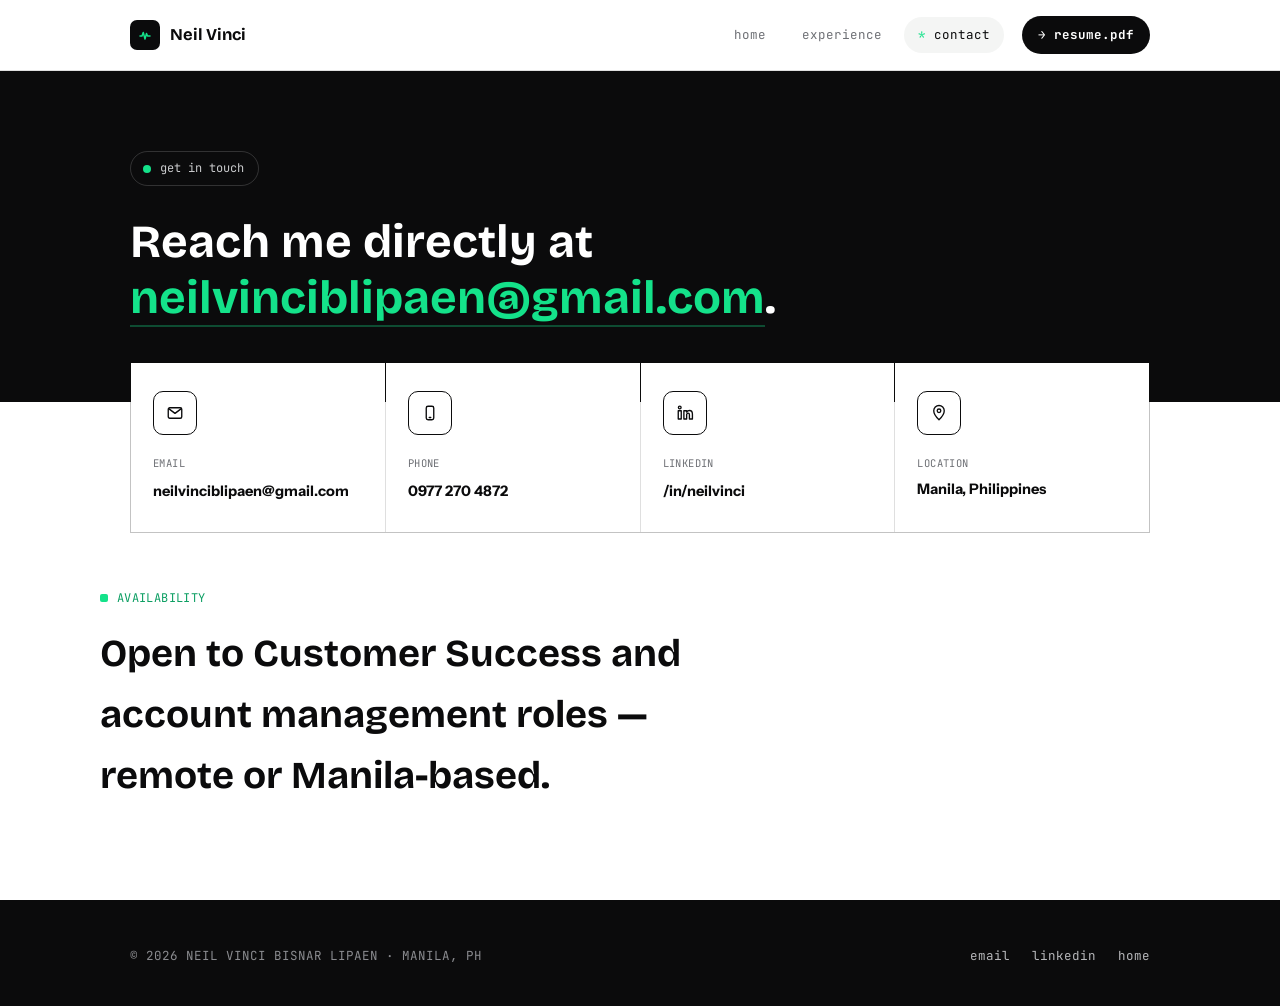
==== contact.html @ d5209e20 "Add files via upload" ====
<!DOCTYPE html>
<html lang="en">
<head>
<meta charset="UTF-8">
<title>Contact — Neil Vinci Lipaen</title>
<meta name="viewport" content="width=device-width, initial-scale=1">
<link rel="icon" href="assets/img/favicon.svg" type="image/svg+xml">
<link rel="stylesheet" href="assets/style.css">
</head>
<body>

<header class="site-header">
  <div class="nav-row wrap">
    <a class="brand" href="index.html">
      <span class="brand-mark">
        <svg width="16" height="16" viewBox="0 0 32 32"><path d="M6 18h4l2.5-7L16 24l3-11 2 5h5" fill="none" stroke="#14E28A" stroke-width="3" stroke-linecap="round" stroke-linejoin="round"/></svg>
      </span>
      <span class="brand-word">Neil Vinci</span>
    </a>
    <button class="menu-toggle" aria-label="Toggle menu" aria-expanded="false" id="menuToggle">
      <svg width="16" height="16" viewBox="0 0 24 24" fill="none" stroke="currentColor" stroke-width="2"><path d="M3 6h18M3 12h18M3 18h18"/></svg>
    </button>
    <nav class="links" id="navLinks">
      <a href="index.html" class="nav-link">home</a>
      <a href="experience.html" class="nav-link">experience</a>
      <a href="contact.html" class="nav-link active">contact</a>
      <a href="assets/Neil_Vinci_Lipaen_Resume.pdf" class="nav-cta" target="_blank" rel="noopener">→ resume.pdf</a>
    </nav>
  </div>
</header>

<main>
  <section class="contact-hero">
    <div class="wrap">
      <div class="status-chip"><span class="dot"></span> get in touch</div>
      <div class="contact-big">Reach me directly at <a href="mailto:neilvinciblipaen@gmail.com">neilvinciblipaen@gmail.com</a>.</div>
    </div>
  </section>

  <section class="wrap contact-list">
    <div class="contact-grid-cards">
      <div class="contact-card">
        <div class="icon-badge">
          <svg width="18" height="18" viewBox="0 0 24 24" fill="none" stroke="#0B0B0C" stroke-width="1.8" stroke-linecap="round" stroke-linejoin="round"><rect x="3" y="5" width="18" height="14" rx="2"/><path d="m4 6.5 8 6 8-6"/></svg>
        </div>
        <div class="label">email</div>
        <a class="value" href="mailto:neilvinciblipaen@gmail.com">neilvinciblipaen@gmail.com</a>
      </div>
      <div class="contact-card">
        <div class="icon-badge">
          <svg width="18" height="18" viewBox="0 0 24 24" fill="none" stroke="#0B0B0C" stroke-width="1.8" stroke-linecap="round" stroke-linejoin="round"><rect x="7" y="3" width="10" height="18" rx="2.4"/><path d="M11 18h2"/></svg>
        </div>
        <div class="label">phone</div>
        <a class="value" href="tel:+639772704872">0977 270 4872</a>
      </div>
      <div class="contact-card">
        <div class="icon-badge">
          <svg width="18" height="18" viewBox="0 0 24 24" fill="none" stroke="#0B0B0C" stroke-width="1.8" stroke-linecap="round" stroke-linejoin="round"><rect x="3" y="9" width="4" height="11"/><circle cx="5" cy="4.6" r="1.8"/><path d="M10.5 20V9h3.6v1.8c.7-1.1 1.9-2.1 3.9-2.1 3 0 3.9 1.9 3.9 4.9V20h-4v-5.6c0-1.3-.5-2.2-1.7-2.2-1 0-1.6.7-1.9 1.4-.1.3-.1.6-.1 1V20h-3.7Z"/></svg>
        </div>
        <div class="label">linkedin</div>
        <a class="value" href="https://linkedin.com/in/neilvinci" target="_blank" rel="noopener">/in/neilvinci</a>
      </div>
      <div class="contact-card">
        <div class="icon-badge">
          <svg width="18" height="18" viewBox="0 0 24 24" fill="none" stroke="#0B0B0C" stroke-width="1.8" stroke-linecap="round" stroke-linejoin="round"><path d="M12 21s7-6.6 7-12a7 7 0 0 0-14 0c0 5.4 7 12 7 12Z"/><circle cx="12" cy="9" r="2.4"/></svg>
        </div>
        <div class="label">location</div>
        <div class="value">Manila, Philippines</div>
      </div>
    </div>
  </section>

  <section class="section wrap" style="padding-top:56px;">
    <div class="section-eyebrow">availability</div>
    <h2 class="section-title">Open to Customer Success and account management roles — remote or Manila-based.</h2>
  </section>
</main>

<footer class="site-footer">
  <div class="wrap footer-row">
    <div class="footer-brand">© 2026 NEIL VINCI BISNAR LIPAEN · MANILA, PH</div>
    <div class="footer-links">
      <a href="mailto:neilvinciblipaen@gmail.com">email</a>
      <a href="https://linkedin.com/in/neilvinci" target="_blank" rel="noopener">linkedin</a>
      <a href="index.html">home</a>
    </div>
  </div>
</footer>

<script>
  const toggle = document.getElementById('menuToggle');
  const nav = document.getElementById('navLinks');
  toggle.addEventListener('click', () => {
    const open = nav.classList.toggle('open');
    toggle.setAttribute('aria-expanded', open);
  });
</script>
</body>
</html>
---- assets/style.css ----
/* ====== Fonts ====== */
@font-face{ font-family:'Bricolage'; src:url('fonts/BricolageGrotesque-Regular.ttf'); font-weight:400; }
@font-face{ font-family:'Bricolage'; src:url('fonts/BricolageGrotesque-Bold.ttf'); font-weight:700; }
@font-face{ font-family:'JetBrains Mono'; src:url('fonts/JetBrainsMono-Regular.ttf'); font-weight:400; }
@font-face{ font-family:'JetBrains Mono'; src:url('fonts/JetBrainsMono-Bold.ttf'); font-weight:700; }
@font-face{ font-family:'Instrument Sans'; src:url('fonts/InstrumentSans-Regular.ttf'); font-weight:400; }
@font-face{ font-family:'Instrument Sans'; src:url('fonts/InstrumentSans-Bold.ttf'); font-weight:700; }

/* ====== Tokens ====== */
:root{
  --ink:#0B0B0C;
  --ink-soft:#1B1C1F;
  --paper:#FFFFFF;
  --paper-dim:#F4F5F4;
  --green:#14E28A;
  --green-dim:#0B9E62;
  --gray:#6E7075;
  --line:rgba(11,11,12,0.13);
  --line-invert:rgba(255,255,255,0.16);
  --max:1080px;
}

*{ box-sizing:border-box; }
html{ scroll-behavior:smooth; }
body{
  margin:0; background:var(--paper); color:var(--ink);
  font-family:'Instrument Sans', -apple-system, sans-serif;
  line-height:1.6; -webkit-font-smoothing:antialiased;
}
a{ color:inherit; text-decoration:none; }
img{ max-width:100%; display:block; }
.mono{ font-family:'JetBrains Mono', monospace; }
:focus-visible{ outline:2px solid var(--green); outline-offset:3px; border-radius:2px; }
@media (prefers-reduced-motion: reduce){ *{ animation-duration:.001ms !important; transition-duration:.001ms !important; } }

.wrap{ max-width:var(--max); margin:0 auto; padding:0 30px; }

/* ====== Status dot ====== */
.dot{
  width:8px; height:8px; border-radius:50%; background:var(--green); flex-shrink:0;
  box-shadow:0 0 0 0 rgba(20,226,138,0.55); animation:pulse 2.2s infinite;
}
@keyframes pulse{
  0%{ box-shadow:0 0 0 0 rgba(20,226,138,0.55); }
  70%{ box-shadow:0 0 0 7px rgba(20,226,138,0); }
  100%{ box-shadow:0 0 0 0 rgba(20,226,138,0); }
}

/* ====== Nav ====== */
header.site-header{
  position:sticky; top:0; z-index:30; background:rgba(255,255,255,0.92); backdrop-filter:blur(8px);
  border-bottom:1px solid var(--line);
}
.nav-row{ display:flex; align-items:center; justify-content:space-between; padding:16px 30px; }
.brand{ display:flex; align-items:center; gap:10px; }
.brand-mark{ width:30px; height:30px; border-radius:7px; background:var(--ink); display:flex; align-items:center; justify-content:center; }
.brand-word{ font-family:'Bricolage', sans-serif; font-weight:700; font-size:16.5px; letter-spacing:-0.01em; }
nav.links{ display:flex; gap:8px; align-items:center; }
nav.links a.nav-link{
  font-family:'JetBrains Mono', monospace; font-size:12.5px; font-weight:400;
  color:var(--gray); padding:8px 14px; border-radius:100px; transition:color .15s, background .15s;
}
nav.links a.nav-link:hover{ color:var(--ink); background:var(--paper-dim); }
nav.links a.nav-link.active{ color:var(--ink); background:var(--paper-dim); }
nav.links a.nav-link.active::before{ content:'* '; color:var(--green); }
.nav-cta{
  font-family:'JetBrains Mono', monospace; font-size:12.5px; font-weight:700;
  background:var(--ink); color:#fff !important; padding:9px 16px; border-radius:100px;
  display:inline-flex; align-items:center; gap:8px; transition:background .15s, transform .15s;
  margin-left:10px;
}
.nav-cta:hover{ background:var(--green-dim); transform:translateY(-1px); }
.menu-toggle{ display:none; }

/* ====== Buttons ====== */
.btn{
  display:inline-flex; align-items:center; gap:9px; padding:13px 24px; border-radius:100px;
  font-family:'JetBrains Mono', monospace; font-weight:700; font-size:13px;
  transition:transform .15s ease, background .15s ease, color .15s ease, border-color .15s ease;
}
.btn-primary{ background:var(--green); color:var(--ink); }
.btn-primary:hover{ background:#0FFF9C; transform:translateY(-1px); }
.btn-outline-invert{ border:1.4px solid var(--line-invert); color:#fff; }
.btn-outline-invert:hover{ border-color:var(--green); color:var(--green); }
.btn-outline{ border:1.4px solid var(--line); color:var(--ink); }
.btn-outline:hover{ border-color:var(--ink); }

/* ====== Hero (black band) ====== */
.hero-black{ background:var(--ink); color:#fff; padding:90px 0 76px; overflow:hidden; position:relative; }
.status-chip{
  display:inline-flex; align-items:center; gap:9px; font-family:'JetBrains Mono', monospace;
  font-size:12px; color:#C9CACC; border:1px solid var(--line-invert); padding:7px 14px 7px 12px;
  border-radius:100px; margin-bottom:28px;
}
h1.hero-name{
  font-family:'Bricolage', sans-serif; font-weight:700; font-size:clamp(56px,10vw,124px);
  line-height:0.96; letter-spacing:-0.02em; margin:0 0 18px; max-width:960px;
}
h1.hero-name .accent{ color:var(--green); }
.hero-role{
  font-family:'JetBrains Mono', monospace; font-size:13px; color:#fff; font-weight:700;
  letter-spacing:0.03em; margin-bottom:18px; text-transform:uppercase;
}
.hero-role-dim{ color:#9A9BA0; font-weight:400; text-transform:none; }
.hero-tagline{
  font-family:'Bricolage', sans-serif; font-weight:700; font-size:clamp(20px,2.4vw,27px);
  color:#fff; margin:0 0 20px; max-width:600px;
}
.hero-tagline .accent{ color:var(--green); }
.hero-desc{ max-width:560px; color:#C9CACC; font-size:15.5px; margin-bottom:36px; }
.hero-actions{ display:flex; gap:14px; flex-wrap:wrap; }

/* ====== Stat band ====== */
.stat-band{ border-bottom:1px solid var(--line); }
.stat-grid{ display:grid; grid-template-columns:repeat(4,1fr); }
.stat{ padding:34px 26px; border-left:1px solid var(--line); }
.stat:first-child{ border-left:none; }
.stat-num{ font-family:'Bricolage', sans-serif; font-weight:700; font-size:36px; }
.stat-num .accent{ color:var(--green); }
.stat-label{ font-family:'JetBrains Mono', monospace; font-size:11px; color:var(--gray); margin-top:10px; text-transform:uppercase; letter-spacing:0.03em; line-height:1.5; }

/* ====== Sections ====== */
.section{ padding:80px 0; }
.section-eyebrow{
  font-family:'JetBrains Mono', monospace; font-size:12px; color:var(--green-dim);
  display:flex; align-items:center; gap:9px; margin-bottom:16px; text-transform:uppercase; letter-spacing:0.03em;
}
.section-eyebrow::before{ content:''; width:8px; height:8px; border-radius:2px; background:var(--green); display:inline-block; }
h2.section-title{ font-family:'Bricolage', sans-serif; font-weight:700; font-size:clamp(28px,4vw,38px); margin:0 0 14px; max-width:600px; }
.section-desc{ color:var(--gray); font-size:15px; max-width:520px; }

/* Pillars w/ custom icons */
.pillars{ display:grid; grid-template-columns:repeat(3,1fr); gap:1px; background:var(--line); border:1px solid var(--line); margin-top:44px; }
.pillar{ background:var(--paper); padding:32px 28px; transition:background .18s; }
.pillar:hover{ background:var(--paper-dim); }
.pillar:hover .icon-badge{ background:var(--ink); }
.pillar:hover .icon-badge svg{ stroke:var(--green); }
.icon-badge{
  width:44px; height:44px; border-radius:10px; border:1.4px solid var(--ink);
  display:flex; align-items:center; justify-content:center; margin-bottom:20px; transition:background .18s;
}
.icon-badge svg{ stroke:var(--ink); transition:stroke .18s; }
.pillar h3{ font-family:'Bricolage', sans-serif; font-size:16.5px; margin:0 0 8px; }
.pillar p{ font-size:13.5px; color:var(--gray); margin:0 0 16px; }
.pillar .tag-row{ display:flex; flex-wrap:wrap; gap:6px; }
.pillar .pill{ font-family:'JetBrains Mono', monospace; font-size:10.5px; border:1px solid var(--line); padding:4px 9px; border-radius:100px; color:var(--ink); }

/* ====== Footer ====== */
footer.site-footer{ background:var(--ink); color:#B7B8BB; padding:46px 0 40px; margin-top:0; }
.footer-row{ display:flex; justify-content:space-between; align-items:center; flex-wrap:wrap; gap:16px; }
.footer-brand{ font-family:'JetBrains Mono', monospace; font-size:12.5px; color:#8B8C90; }
.footer-links{ display:flex; gap:22px; font-family:'JetBrains Mono', monospace; font-size:12.5px; }
.footer-links a:hover{ color:var(--green); }

/* ====== Page header (inner pages) ====== */
.page-hero{ background:var(--ink); color:#fff; padding:64px 0 48px; }
.page-hero h1{ font-family:'Bricolage', sans-serif; font-weight:700; font-size:clamp(36px,5vw,50px); margin:0 0 12px; }
.page-hero p{ color:#C9CACC; font-size:15px; max-width:520px; font-family:'JetBrains Mono', monospace; font-size:13px; }

/* ====== Experience: tab switcher ====== */
.tab-row{ display:flex; gap:10px; margin-bottom:40px; flex-wrap:wrap; }
.tab-btn{
  font-family:'JetBrains Mono', monospace; font-size:12.5px; font-weight:700;
  padding:11px 18px; border-radius:100px; border:1.4px solid var(--line); color:var(--gray);
  display:flex; align-items:center; gap:9px; cursor:pointer; background:none; transition:all .15s;
}
.tab-btn img{ width:16px; height:16px; border-radius:4px; }
.tab-btn.active{ border-color:var(--ink); color:var(--ink); background:var(--paper-dim); }
.tab-btn.active .tab-dot{ background:var(--green); }
.tab-dot{ width:6px; height:6px; border-radius:50%; background:var(--line); transition:background .15s; }

.job-panel{ display:none; }
.job-panel.active{ display:block; animation:fadein .25s ease; }
@keyframes fadein{ from{ opacity:0; transform:translateY(4px); } to{ opacity:1; transform:translateY(0); } }

.job-card{ display:grid; grid-template-columns:60px 1fr; gap:22px; }
.job-logo{ width:56px; height:56px; border-radius:12px; overflow:hidden; border:1px solid var(--line); }
.job-logo img{ width:100%; height:100%; object-fit:cover; }
.job-head{ display:flex; justify-content:space-between; align-items:baseline; flex-wrap:wrap; gap:6px 16px; margin-bottom:4px; }
.job-role{ font-family:'Bricolage', sans-serif; font-size:21px; font-weight:700; }
.job-period{ font-family:'JetBrains Mono', monospace; font-size:12px; color:var(--gray); white-space:nowrap; }
.job-meta{ font-family:'JetBrains Mono', monospace; font-size:12.5px; color:var(--gray); margin-bottom:18px; }
.job-meta strong{ color:var(--green-dim); font-weight:700; }
.job-bullets{ list-style:none; padding:0; margin:0; display:flex; flex-direction:column; gap:12px; }
.job-bullets li{ display:flex; gap:12px; font-size:14.5px; color:rgba(11,11,12,0.82); line-height:1.6; }
.job-bullets li .mk{ font-family:'JetBrains Mono', monospace; color:var(--green-dim); flex-shrink:0; }

/* ====== Visual metric cards (replace prose bullets) ====== */
.job-summary{ font-size:16px; color:rgba(11,11,12,0.82); max-width:620px; margin:0 0 28px; }
.metric-grid{ display:grid; grid-template-columns:repeat(auto-fit,minmax(150px,1fr)); gap:1px; background:var(--line); border:1px solid var(--line); margin-bottom:28px; }
.metric-card{ background:var(--paper); padding:20px 20px 18px; }
.metric-icon{ margin-bottom:14px; }
.metric-num{ font-family:'Bricolage', sans-serif; font-weight:700; font-size:26px; line-height:1.05; color:var(--ink); }
.metric-num .accent{ color:var(--green-dim); }
.metric-label{ font-family:'JetBrains Mono', monospace; font-size:11px; color:var(--gray); margin-top:8px; line-height:1.45; text-transform:uppercase; letter-spacing:0.02em; }

.chip-grid{ display:flex; flex-wrap:wrap; gap:9px; }
.chip{
  display:inline-flex; align-items:center; gap:8px; font-size:12.5px; font-weight:600;
  border:1px solid var(--line); border-radius:100px; padding:8px 14px 8px 10px; transition:border-color .15s, background .15s;
}
.chip:hover{ border-color:var(--green-dim); background:var(--paper-dim); }
.chip svg{ flex-shrink:0; }

/* ====== Capability cards (scoped context per responsibility) ====== */
.capability-grid{ display:grid; grid-template-columns:repeat(2,1fr); gap:1px; background:var(--line); border:1px solid var(--line); margin-bottom:20px; }
.capability-card{ background:var(--paper); padding:24px 24px 22px; }
.capability-head{ display:flex; align-items:flex-start; gap:12px; margin-bottom:11px; }
.capability-icon{ width:36px; height:36px; border-radius:9px; border:1.4px solid var(--ink); display:flex; align-items:center; justify-content:center; flex-shrink:0; }
.capability-title-row{ flex:1; display:flex; align-items:baseline; justify-content:space-between; gap:10px; flex-wrap:wrap; }
.capability-title{ font-family:'Bricolage', sans-serif; font-weight:700; font-size:15.5px; }
.capability-stat{ font-family:'JetBrains Mono', monospace; font-size:11px; color:var(--green-dim); font-weight:700; white-space:nowrap; }
.capability-desc{ font-size:13.5px; color:rgba(11,11,12,0.75); line-height:1.6; margin:0 0 12px; }
.capability-partners{ display:flex; flex-wrap:wrap; gap:6px; align-items:center; }
.capability-partners .pl{ font-family:'JetBrains Mono', monospace; font-size:9.5px; text-transform:uppercase; letter-spacing:0.03em; color:var(--faint); margin-right:2px; }
.capability-partners span.pp{ font-family:'JetBrains Mono', monospace; font-size:10px; border:1px solid var(--line); padding:3px 8px; border-radius:100px; color:var(--gray); }

.km-card{ border:1px solid var(--line); background:var(--paper-dim); padding:22px 24px; margin-bottom:20px; }
.km-card-head{ display:flex; align-items:center; gap:10px; margin-bottom:14px; }
.km-card-title{ font-family:'Bricolage', sans-serif; font-weight:700; font-size:15.5px; }
.km-facts{ list-style:none; padding:0; margin:0; display:flex; flex-direction:column; gap:9px; }
.km-facts li{ display:flex; gap:9px; font-size:13.5px; color:rgba(11,11,12,0.8); line-height:1.5; }
.km-facts li svg{ flex-shrink:0; margin-top:2px; }

/* ====== Grid blocks ====== */
.grid-3{ display:grid; grid-template-columns:1.3fr 1fr 1fr; gap:1px; background:var(--line); border:1px solid var(--line); margin-top:70px; }
.block{ background:var(--paper); padding:30px 28px; }
.block h3.block-title{
  font-family:'JetBrains Mono', monospace; font-size:11px; font-weight:700; letter-spacing:0.04em; text-transform:uppercase;
  color:var(--gray); margin:0 0 20px; display:flex; align-items:center; gap:8px;
}
.block h3.block-title::before{ content:''; width:7px; height:7px; background:var(--green); border-radius:2px; }
.skill-group{ margin-bottom:18px; }
.skill-group:last-child{ margin-bottom:0; }
.skill-group h4{ font-family:'JetBrains Mono', monospace; font-size:11px; color:#9C9DA1; font-weight:400; margin:0 0 9px; }
.tags{ display:flex; flex-wrap:wrap; gap:7px; }
.tag{ font-family:'JetBrains Mono', monospace; font-size:11.5px; border:1px solid var(--line); padding:5px 10px; border-radius:100px; transition:border-color .15s, color .15s; }
.tag:hover{ border-color:var(--green-dim); color:var(--green-dim); }

.edu-degree{ font-family:'Bricolage', sans-serif; font-size:16px; font-weight:700; line-height:1.4; }
.edu-line{ font-family:'JetBrains Mono', monospace; font-size:12px; color:var(--gray); margin-top:6px; }

.cert-list{ list-style:none; padding:0; margin:0; display:flex; flex-direction:column; gap:14px; }
.cert-list li{ display:flex; gap:9px; font-size:13.5px; color:rgba(11,11,12,0.82); }
.cert-list li .mk{ color:var(--green-dim); font-family:'JetBrains Mono', monospace; flex-shrink:0; }

/* ====== Contact page ====== */
.contact-hero{ background:var(--ink); color:#fff; padding:80px 0 76px; }
.contact-big{ font-family:'Bricolage', sans-serif; font-weight:700; font-size:clamp(30px,4.6vw,46px); line-height:1.22; max-width:760px; }
.contact-big a{ color:var(--green); border-bottom:2px solid rgba(20,226,138,0.3); transition:border-color .15s; }
.contact-big a:hover{ border-color:var(--green); }

.contact-list{ margin-top:-40px; position:relative; z-index:2; }
.contact-grid-cards{ display:grid; grid-template-columns:repeat(4,1fr); gap:1px; background:var(--line); border:1px solid var(--line); }
.contact-card{ background:var(--paper); padding:28px 22px; transition:background .18s; }
.contact-card:hover{ background:var(--paper-dim); }
.contact-card:hover .icon-badge{ background:var(--ink); }
.contact-card:hover .icon-badge svg{ stroke:var(--green); }
.contact-card .label{ font-family:'JetBrains Mono', monospace; font-size:10.5px; text-transform:uppercase; letter-spacing:0.04em; color:var(--gray); margin-bottom:6px; }
.contact-card .value{ font-size:14.5px; font-weight:700; word-break:break-word; }
.contact-card a.value:hover{ color:var(--green-dim); }

/* ====== Responsive ====== */
@media (max-width:900px){
  .stat-grid{ grid-template-columns:repeat(2,1fr); }
  .stat:nth-child(odd){ border-left:none; }
  .stat:nth-child(3), .stat:nth-child(4){ border-top:1px solid var(--line); }
  .pillars{ grid-template-columns:1fr; }
  .grid-3{ grid-template-columns:1fr; }
  .capability-grid{ grid-template-columns:1fr; }
  .contact-grid-cards{ grid-template-columns:repeat(2,1fr); }
}
@media (max-width:640px){
  nav.links{ display:none; position:fixed; inset:60px 0 0 0; background:var(--paper); flex-direction:column;
    align-items:flex-start; padding:20px 30px; gap:2px; border-top:1px solid var(--line); z-index:40; }
  nav.links.open{ display:flex; }
  nav.links a.nav-link{ width:100%; padding:14px 4px; border-radius:0; border-bottom:1px solid var(--line); }
  .nav-cta{ margin-left:0; margin-top:14px; }
  .menu-toggle{ display:flex; align-items:center; justify-content:center; width:38px; height:38px; border:1px solid var(--line); border-radius:8px; background:none; }
  .job-card{ grid-template-columns:1fr; }
  .contact-grid-cards{ grid-template-columns:1fr; }
}
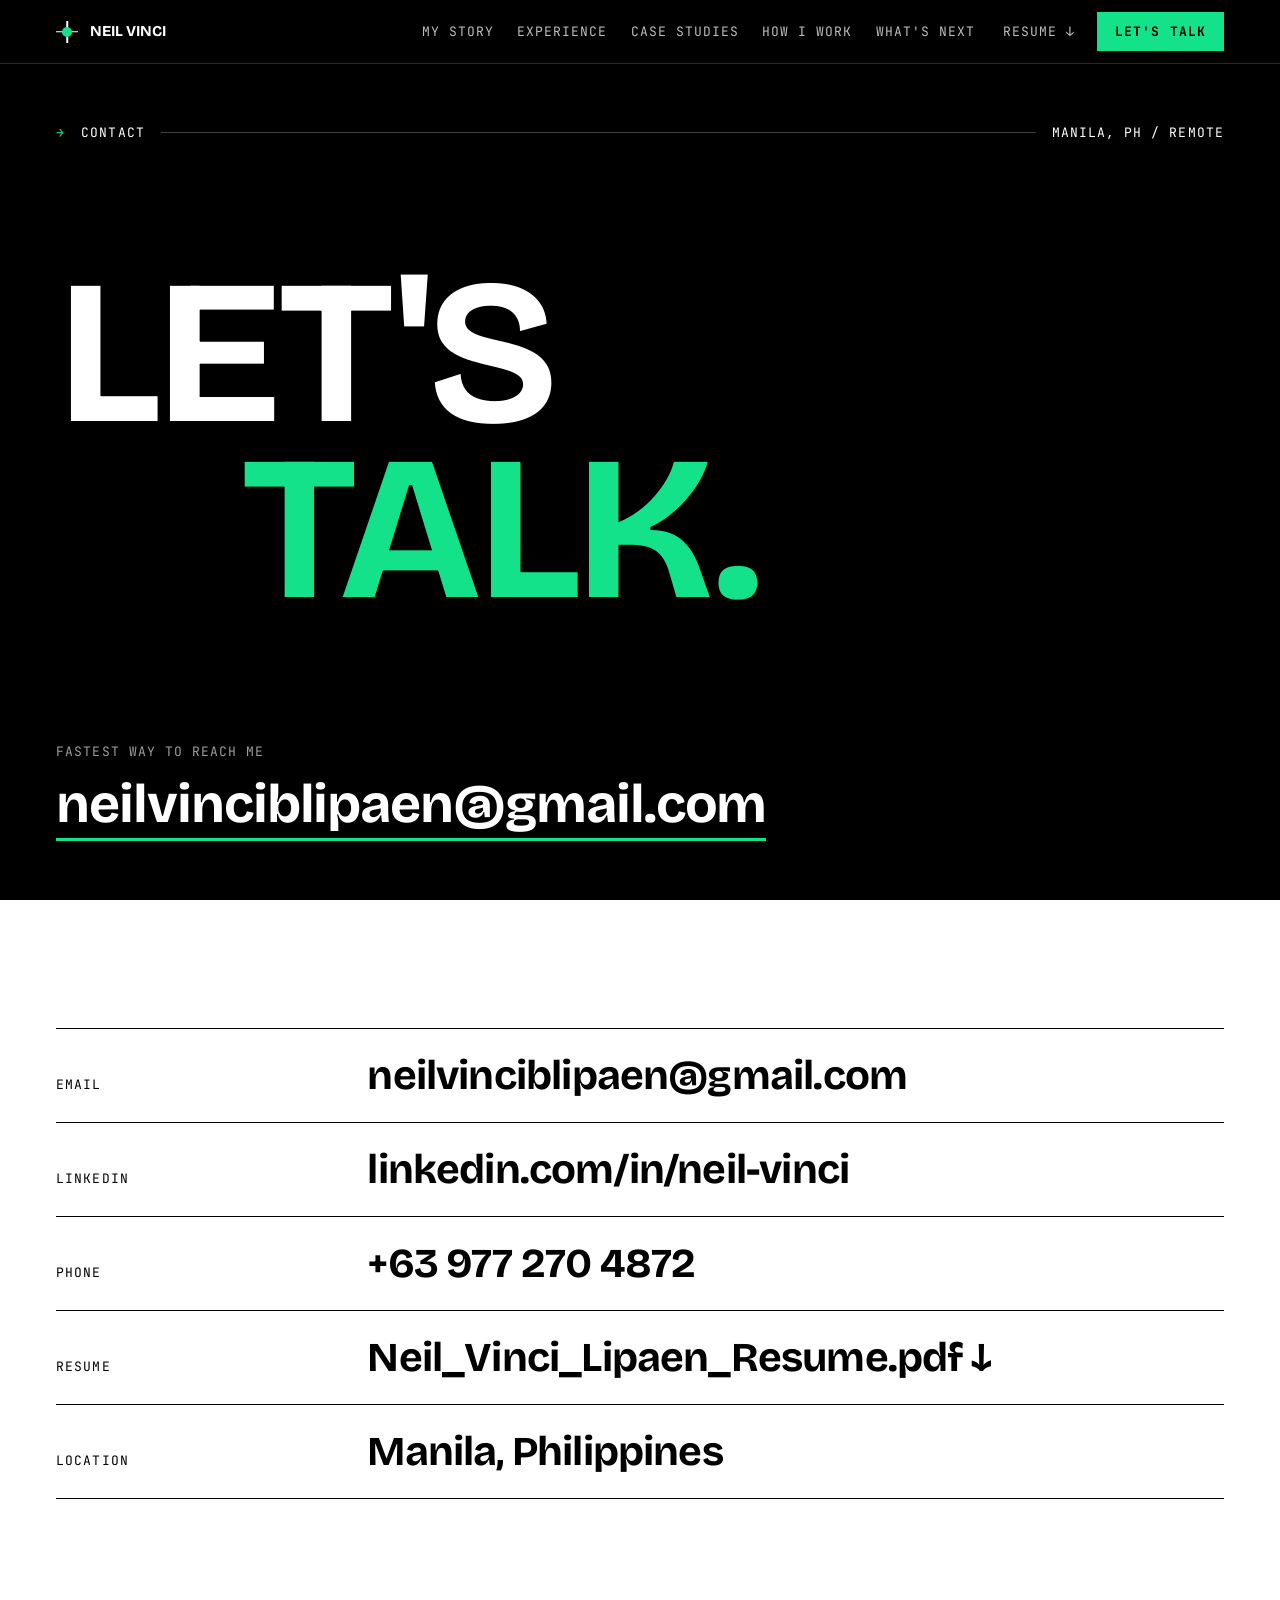
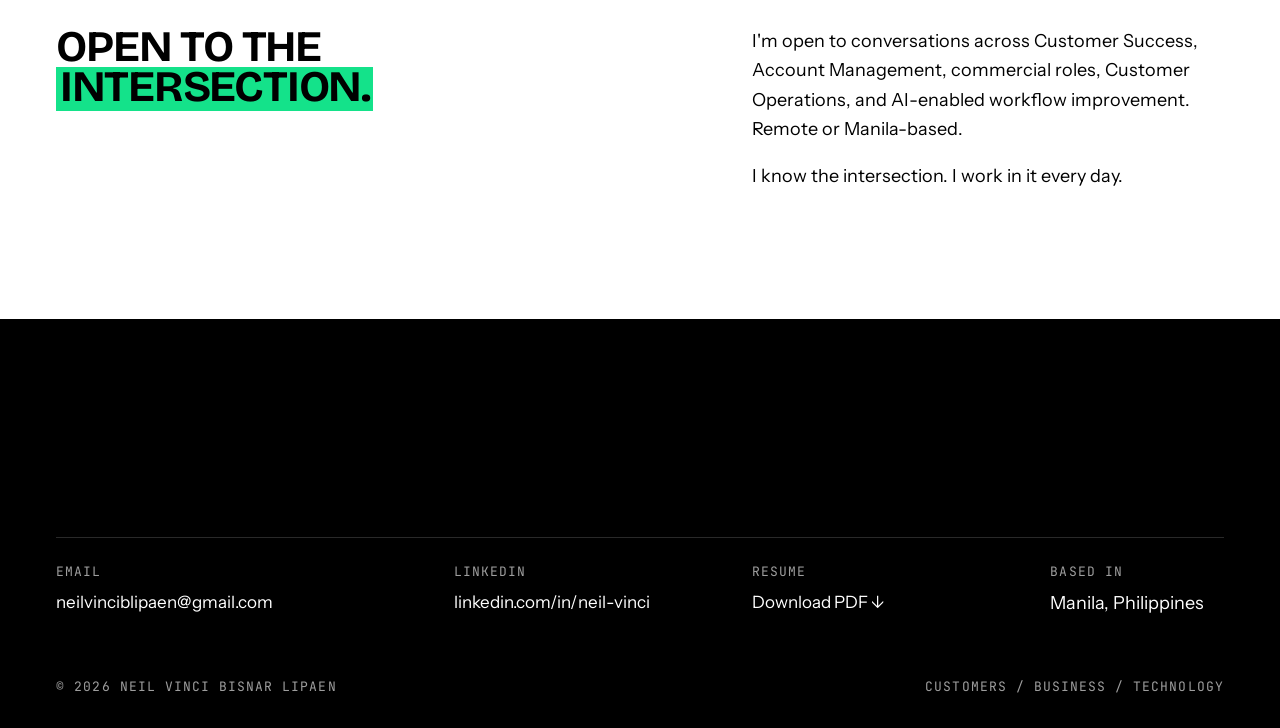
==== commit ffaa9171: "Add files via upload" ====
--- a/contact.html
+++ b/contact.html
@@ -2,98 +2,101 @@
 <html lang="en">
 <head>
 <meta charset="UTF-8">
-<title>Contact — Neil Vinci Lipaen</title>
 <meta name="viewport" content="width=device-width, initial-scale=1">
+<title>Let's talk — Neil Vinci Lipaen</title>
+<meta name="description" content="Get in touch with Neil Vinci Lipaen, a Manila-based B2B SaaS customer-facing professional. Email, LinkedIn, phone, and resume.">
+<link rel="canonical" href="https://neilvinci.com/contact.html">
+<meta name="theme-color" content="#000000">
+<meta property="og:type" content="website">
+<meta property="og:site_name" content="Neil Vinci Lipaen">
+<meta property="og:title" content="Let's talk — Neil Vinci Lipaen">
+<meta property="og:description" content="Get in touch with Neil Vinci Lipaen, a Manila-based B2B SaaS customer-facing professional. Email, LinkedIn, phone, and resume.">
+<meta property="og:url" content="https://neilvinci.com/contact.html">
+<meta property="og:image" content="https://neilvinci.com/assets/img/og.png">
+<meta property="og:image:width" content="1200">
+<meta property="og:image:height" content="630">
+<meta name="twitter:card" content="summary_large_image">
 <link rel="icon" href="assets/img/favicon.svg" type="image/svg+xml">
 <link rel="stylesheet" href="assets/style.css">
 </head>
 <body>
+<a class="skip" href="#main">Skip to content</a>
+<header class="nav">
+  <a class="nav__brand" href="index.html" aria-label="Neil Vinci Lipaen, home"><span class="nav__node" aria-hidden="true"><i></i></span><span>Neil Vinci</span></a>
+  <nav class="nav__links" aria-label="Primary">
+    <a href="index.html#story">My story</a>
+    <a href="experience.html">Experience</a>
+    <a href="index.html#cases">Case studies</a>
+    <a href="index.html#how">How I work</a>
+    <a href="index.html#next">What's next</a>
+  </nav>
+  <div class="nav__actions">
+    <a class="nav__resume" href="assets/Neil_Vinci_Lipaen_Resume.pdf" download>Resume ↓</a>
+    <a class="nav__cta" href="contact.html" aria-current="page">Let's talk</a>
+  </div>
+  <button class="nav__toggle" id="menuToggle" type="button" aria-expanded="false" aria-controls="menu"><span class="nav__toggle-label">Menu</span><span class="nav__toggle-icon" aria-hidden="true"></span></button>
+</header>
+<div class="menu" id="menu" hidden>
+  <nav class="menu__links" aria-label="Mobile">
+    <a href="index.html#story"><span>01</span>My story</a>
+    <a href="experience.html"><span>02</span>Experience</a>
+    <a href="index.html#cases"><span>03</span>Case studies</a>
+    <a href="index.html#how"><span>04</span>How I work</a>
+    <a href="index.html#next"><span>05</span>What's next</a>
+  </nav>
+  <div class="menu__foot">
+    <a class="btn btn--signal" href="contact.html">Let's talk <span class="btn__arrow" aria-hidden="true">→</span></a>
+    <a class="btn btn--ghost" href="assets/Neil_Vinci_Lipaen_Resume.pdf" download>Resume ↓</a>
+  </div>
+</div>
 
-<header class="site-header">
-  <div class="nav-row wrap">
-    <a class="brand" href="index.html">
-      <span class="brand-mark">
-        <svg width="16" height="16" viewBox="0 0 32 32"><path d="M6 18h4l2.5-7L16 24l3-11 2 5h5" fill="none" stroke="#14E28A" stroke-width="3" stroke-linecap="round" stroke-linejoin="round"/></svg>
-      </span>
-      <span class="brand-word">Neil Vinci</span>
-    </a>
-    <button class="menu-toggle" aria-label="Toggle menu" aria-expanded="false" id="menuToggle">
-      <svg width="16" height="16" viewBox="0 0 24 24" fill="none" stroke="currentColor" stroke-width="2"><path d="M3 6h18M3 12h18M3 18h18"/></svg>
-    </button>
-    <nav class="links" id="navLinks">
-      <a href="index.html" class="nav-link">home</a>
-      <a href="experience.html" class="nav-link">experience</a>
-      <a href="contact.html" class="nav-link active">contact</a>
-      <a href="assets/Neil_Vinci_Lipaen_Resume.pdf" class="nav-cta" target="_blank" rel="noopener">→ resume.pdf</a>
-    </nav>
-  </div>
-</header>
-
-<main>
-  <section class="contact-hero">
-    <div class="wrap">
-      <div class="status-chip"><span class="dot"></span> get in touch</div>
-      <div class="contact-big">Reach me directly at <a href="mailto:neilvinciblipaen@gmail.com">neilvinciblipaen@gmail.com</a>.</div>
+<main id="main">
+  <section class="scene--black frame talk" aria-labelledby="talk-title">
+    <div class="section-id meta" style="margin-bottom:0"><span class="section-id__no">→</span><span>Contact</span><span class="section-id__rule"></span><span>Manila, PH / Remote</span></div>
+    <h1 class="talk__title display rl" id="talk-title">
+      <span class="ln"><span style="--i:0">Let's</span></span>
+      <span class="ln ln--b"><span style="--i:1" class="signal">talk.</span></span>
+    </h1>
+    <div>
+      <p class="meta dim" style="margin-bottom:16px">Fastest way to reach me</p>
+      <a class="talk__mail" href="mailto:neilvinciblipaen@gmail.com">neilvinciblipaen@gmail.com</a>
     </div>
   </section>
 
-  <section class="wrap contact-list">
-    <div class="contact-grid-cards">
-      <div class="contact-card">
-        <div class="icon-badge">
-          <svg width="18" height="18" viewBox="0 0 24 24" fill="none" stroke="#0B0B0C" stroke-width="1.8" stroke-linecap="round" stroke-linejoin="round"><rect x="3" y="5" width="18" height="14" rx="2"/><path d="m4 6.5 8 6 8-6"/></svg>
-        </div>
-        <div class="label">email</div>
-        <a class="value" href="mailto:neilvinciblipaen@gmail.com">neilvinciblipaen@gmail.com</a>
-      </div>
-      <div class="contact-card">
-        <div class="icon-badge">
-          <svg width="18" height="18" viewBox="0 0 24 24" fill="none" stroke="#0B0B0C" stroke-width="1.8" stroke-linecap="round" stroke-linejoin="round"><rect x="7" y="3" width="10" height="18" rx="2.4"/><path d="M11 18h2"/></svg>
-        </div>
-        <div class="label">phone</div>
-        <a class="value" href="tel:+639772704872">0977 270 4872</a>
-      </div>
-      <div class="contact-card">
-        <div class="icon-badge">
-          <svg width="18" height="18" viewBox="0 0 24 24" fill="none" stroke="#0B0B0C" stroke-width="1.8" stroke-linecap="round" stroke-linejoin="round"><rect x="3" y="9" width="4" height="11"/><circle cx="5" cy="4.6" r="1.8"/><path d="M10.5 20V9h3.6v1.8c.7-1.1 1.9-2.1 3.9-2.1 3 0 3.9 1.9 3.9 4.9V20h-4v-5.6c0-1.3-.5-2.2-1.7-2.2-1 0-1.6.7-1.9 1.4-.1.3-.1.6-.1 1V20h-3.7Z"/></svg>
-        </div>
-        <div class="label">linkedin</div>
-        <a class="value" href="https://linkedin.com/in/neilvinci" target="_blank" rel="noopener">/in/neilvinci</a>
-      </div>
-      <div class="contact-card">
-        <div class="icon-badge">
-          <svg width="18" height="18" viewBox="0 0 24 24" fill="none" stroke="#0B0B0C" stroke-width="1.8" stroke-linecap="round" stroke-linejoin="round"><path d="M12 21s7-6.6 7-12a7 7 0 0 0-14 0c0 5.4 7 12 7 12Z"/><circle cx="12" cy="9" r="2.4"/></svg>
-        </div>
-        <div class="label">location</div>
-        <div class="value">Manila, Philippines</div>
+  <section class="scene scene--white frame" aria-labelledby="ch-title">
+    <h2 class="sr-only" id="ch-title">Contact details</h2>
+    <dl class="channels">
+      <div class="channel" data-reveal><dt class="meta">Email</dt><dd><a class="channel__v" href="mailto:neilvinciblipaen@gmail.com">neilvinciblipaen@gmail.com</a></dd></div>
+      <div class="channel" data-reveal><dt class="meta">LinkedIn</dt><dd><a class="channel__v" href="https://linkedin.com/in/neil-vinci/" target="_blank" rel="noopener">linkedin.com/in/neil-vinci<span class="sr-only"> (opens in a new tab)</span></a></dd></div>
+      <div class="channel" data-reveal><dt class="meta">Phone</dt><dd><a class="channel__v" href="tel:+639772704872">+63 977 270 4872</a></dd></div>
+      <div class="channel" data-reveal><dt class="meta">Resume</dt><dd><a class="channel__v" href="assets/Neil_Vinci_Lipaen_Resume.pdf" download>Neil_Vinci_Lipaen_Resume.pdf ↓</a></dd></div>
+      <div class="channel" data-reveal><dt class="meta">Location</dt><dd><span class="channel__v">Manila, Philippines</span></dd></div>
+    </dl>
+  </section>
+
+  <section class="scene scene--white frame scene--flush-top" aria-labelledby="open-title">
+    <div class="open-to grid">
+      <h2 class="open-to__title display rl" id="open-title">
+        <span class="ln"><span style="--i:0">Open to the</span></span>
+        <span class="ln"><span style="--i:1"><span class="mark">intersection.</span></span></span>
+      </h2>
+      <div class="open-to__body prose" data-reveal>
+        <p>I'm open to conversations across Customer Success, Account Management, commercial roles, Customer Operations, and AI-enabled workflow improvement. Remote or Manila-based.</p>
+        <p>I know the intersection. I work in it every day.</p>
       </div>
     </div>
   </section>
-
-  <section class="section wrap" style="padding-top:56px;">
-    <div class="section-eyebrow">availability</div>
-    <h2 class="section-title">Open to Customer Success and account management roles — remote or Manila-based.</h2>
-  </section>
 </main>
 
-<footer class="site-footer">
-  <div class="wrap footer-row">
-    <div class="footer-brand">© 2026 NEIL VINCI BISNAR LIPAEN · MANILA, PH</div>
-    <div class="footer-links">
-      <a href="mailto:neilvinciblipaen@gmail.com">email</a>
-      <a href="https://linkedin.com/in/neilvinci" target="_blank" rel="noopener">linkedin</a>
-      <a href="index.html">home</a>
-    </div>
+<footer class="foot">
+  <div class="foot__grid grid">
+    <div class="foot__col"><span class="meta">Email</span><a href="mailto:neilvinciblipaen@gmail.com">neilvinciblipaen@gmail.com</a></div>
+    <div class="foot__col"><span class="meta">LinkedIn</span><a href="https://linkedin.com/in/neil-vinci/" target="_blank" rel="noopener">linkedin.com/in/neil-vinci</a></div>
+    <div class="foot__col"><span class="meta">Resume</span><a href="assets/Neil_Vinci_Lipaen_Resume.pdf" download>Download PDF ↓</a></div>
+    <div class="foot__col"><span class="meta">Based in</span><span>Manila, Philippines</span></div>
   </div>
+  <div class="foot__base meta"><span>© 2026 Neil Vinci Bisnar Lipaen</span><span>Customers / Business / Technology</span></div>
 </footer>
-
-<script>
-  const toggle = document.getElementById('menuToggle');
-  const nav = document.getElementById('navLinks');
-  toggle.addEventListener('click', () => {
-    const open = nav.classList.toggle('open');
-    toggle.setAttribute('aria-expanded', open);
-  });
-</script>
+<script src="assets/main.js" defer></script>
 </body>
 </html>
--- a/assets/style.css
+++ b/assets/style.css
@@ -1,282 +1,761 @@
-/* ====== Fonts ====== */
-@font-face{ font-family:'Bricolage'; src:url('fonts/BricolageGrotesque-Regular.ttf'); font-weight:400; }
-@font-face{ font-family:'Bricolage'; src:url('fonts/BricolageGrotesque-Bold.ttf'); font-weight:700; }
-@font-face{ font-family:'JetBrains Mono'; src:url('fonts/JetBrainsMono-Regular.ttf'); font-weight:400; }
-@font-face{ font-family:'JetBrains Mono'; src:url('fonts/JetBrainsMono-Bold.ttf'); font-weight:700; }
-@font-face{ font-family:'Instrument Sans'; src:url('fonts/InstrumentSans-Regular.ttf'); font-weight:400; }
-@font-face{ font-family:'Instrument Sans'; src:url('fonts/InstrumentSans-Bold.ttf'); font-weight:700; }
-
-/* ====== Tokens ====== */
+/* ==========================================================================
+   NEIL VINCI LIPAEN · v4 "The Intersection"
+   Editorial black / white / signal green. Plain CSS, no build step.
+
+   Motif: lines that converge on a green node (the intersection).
+   Used in the hero, the case-study hub, and the closing "What's next" map.
+   ========================================================================== */
+
+/* ---------- Fonts (self-hosted) ---------- */
+@font-face{ font-family:'Bricolage'; src:url('fonts/BricolageGrotesque-Regular.ttf') format('truetype'); font-weight:400; font-display:swap; }
+@font-face{ font-family:'Bricolage'; src:url('fonts/BricolageGrotesque-Bold.ttf') format('truetype'); font-weight:700; font-display:swap; }
+@font-face{ font-family:'Instrument Sans'; src:url('fonts/InstrumentSans-Regular.ttf') format('truetype'); font-weight:400; font-display:swap; }
+@font-face{ font-family:'Instrument Sans'; src:url('fonts/InstrumentSans-Bold.ttf') format('truetype'); font-weight:700; font-display:swap; }
+@font-face{ font-family:'JetBrains Mono'; src:url('fonts/JetBrainsMono-Regular.ttf') format('truetype'); font-weight:400; font-display:swap; }
+@font-face{ font-family:'JetBrains Mono'; src:url('fonts/JetBrainsMono-Bold.ttf') format('truetype'); font-weight:700; font-display:swap; }
+
+/* ---------- Tokens ---------- */
 :root{
-  --ink:#0B0B0C;
-  --ink-soft:#1B1C1F;
+  --ink:#000000;
   --paper:#FFFFFF;
-  --paper-dim:#F4F5F4;
-  --green:#14E28A;
-  --green-dim:#0B9E62;
-  --gray:#6E7075;
-  --line:rgba(11,11,12,0.13);
-  --line-invert:rgba(255,255,255,0.16);
-  --max:1080px;
-}
-
-*{ box-sizing:border-box; }
-html{ scroll-behavior:smooth; }
+  --signal:#14E28A;
+  --signal-deep:#0B9E62;
+
+  --ink-70:rgba(0,0,0,.72);
+  --ink-55:rgba(0,0,0,.6);
+  --ink-12:rgba(0,0,0,.14);
+  --paper-70:rgba(255,255,255,.74);
+  --paper-55:rgba(255,255,255,.62);
+  --paper-28:rgba(255,255,255,.3);
+  --paper-14:rgba(255,255,255,.16);
+
+  --f-display:'Bricolage', 'Arial Narrow', sans-serif;
+  --f-body:'Instrument Sans', system-ui, sans-serif;
+  --f-mono:'JetBrains Mono', ui-monospace, monospace;
+
+  /* type scale */
+  --t-mega:clamp(52px, 9vw, 160px);
+  --t-xl:clamp(44px, 7vw, 124px);
+  --t-l:clamp(36px, 5.2vw, 88px);
+  --t-m:clamp(28px, 3.4vw, 54px);
+  --t-s:clamp(22px, 2.2vw, 32px);
+  --t-lede:clamp(19px, 1.45vw, 22px);
+  --t-body:18px;
+  --t-meta:13px;
+
+  /* spacing scale: every gap in the site comes from here */
+  --sp-1:8px;
+  --sp-2:16px;
+  --sp-3:24px;
+  --sp-4:clamp(28px, 3vw, 40px);
+  --sp-5:clamp(40px, 4.6vw, 64px);
+  --sp-6:clamp(56px, 7vw, 96px);
+  --sp-7:clamp(80px, 10vw, 136px);
+
+  --pad:clamp(20px, 4.4vw, 72px);
+  --gap:clamp(16px, 2vw, 32px);
+  --nav-h:64px;
+  --ease:cubic-bezier(.2,.75,0,1);
+}
+
+/* ---------- Base ---------- */
+*,*::before,*::after{ box-sizing:border-box; }
+html{ scroll-behavior:smooth; scroll-padding-top:var(--nav-h); -webkit-text-size-adjust:100%; }
 body{
   margin:0; background:var(--paper); color:var(--ink);
-  font-family:'Instrument Sans', -apple-system, sans-serif;
-  line-height:1.6; -webkit-font-smoothing:antialiased;
-}
-a{ color:inherit; text-decoration:none; }
-img{ max-width:100%; display:block; }
-.mono{ font-family:'JetBrains Mono', monospace; }
-:focus-visible{ outline:2px solid var(--green); outline-offset:3px; border-radius:2px; }
-@media (prefers-reduced-motion: reduce){ *{ animation-duration:.001ms !important; transition-duration:.001ms !important; } }
-
-.wrap{ max-width:var(--max); margin:0 auto; padding:0 30px; }
-
-/* ====== Status dot ====== */
-.dot{
-  width:8px; height:8px; border-radius:50%; background:var(--green); flex-shrink:0;
-  box-shadow:0 0 0 0 rgba(20,226,138,0.55); animation:pulse 2.2s infinite;
-}
-@keyframes pulse{
-  0%{ box-shadow:0 0 0 0 rgba(20,226,138,0.55); }
-  70%{ box-shadow:0 0 0 7px rgba(20,226,138,0); }
-  100%{ box-shadow:0 0 0 0 rgba(20,226,138,0); }
-}
-
-/* ====== Nav ====== */
-header.site-header{
-  position:sticky; top:0; z-index:30; background:rgba(255,255,255,0.92); backdrop-filter:blur(8px);
-  border-bottom:1px solid var(--line);
-}
-.nav-row{ display:flex; align-items:center; justify-content:space-between; padding:16px 30px; }
-.brand{ display:flex; align-items:center; gap:10px; }
-.brand-mark{ width:30px; height:30px; border-radius:7px; background:var(--ink); display:flex; align-items:center; justify-content:center; }
-.brand-word{ font-family:'Bricolage', sans-serif; font-weight:700; font-size:16.5px; letter-spacing:-0.01em; }
-nav.links{ display:flex; gap:8px; align-items:center; }
-nav.links a.nav-link{
-  font-family:'JetBrains Mono', monospace; font-size:12.5px; font-weight:400;
-  color:var(--gray); padding:8px 14px; border-radius:100px; transition:color .15s, background .15s;
-}
-nav.links a.nav-link:hover{ color:var(--ink); background:var(--paper-dim); }
-nav.links a.nav-link.active{ color:var(--ink); background:var(--paper-dim); }
-nav.links a.nav-link.active::before{ content:'* '; color:var(--green); }
-.nav-cta{
-  font-family:'JetBrains Mono', monospace; font-size:12.5px; font-weight:700;
-  background:var(--ink); color:#fff !important; padding:9px 16px; border-radius:100px;
-  display:inline-flex; align-items:center; gap:8px; transition:background .15s, transform .15s;
-  margin-left:10px;
-}
-.nav-cta:hover{ background:var(--green-dim); transform:translateY(-1px); }
-.menu-toggle{ display:none; }
-
-/* ====== Buttons ====== */
-.btn{
-  display:inline-flex; align-items:center; gap:9px; padding:13px 24px; border-radius:100px;
-  font-family:'JetBrains Mono', monospace; font-weight:700; font-size:13px;
-  transition:transform .15s ease, background .15s ease, color .15s ease, border-color .15s ease;
-}
-.btn-primary{ background:var(--green); color:var(--ink); }
-.btn-primary:hover{ background:#0FFF9C; transform:translateY(-1px); }
-.btn-outline-invert{ border:1.4px solid var(--line-invert); color:#fff; }
-.btn-outline-invert:hover{ border-color:var(--green); color:var(--green); }
-.btn-outline{ border:1.4px solid var(--line); color:var(--ink); }
-.btn-outline:hover{ border-color:var(--ink); }
-
-/* ====== Hero (black band) ====== */
-.hero-black{ background:var(--ink); color:#fff; padding:90px 0 76px; overflow:hidden; position:relative; }
-.status-chip{
-  display:inline-flex; align-items:center; gap:9px; font-family:'JetBrains Mono', monospace;
-  font-size:12px; color:#C9CACC; border:1px solid var(--line-invert); padding:7px 14px 7px 12px;
-  border-radius:100px; margin-bottom:28px;
-}
-h1.hero-name{
-  font-family:'Bricolage', sans-serif; font-weight:700; font-size:clamp(56px,10vw,124px);
-  line-height:0.96; letter-spacing:-0.02em; margin:0 0 18px; max-width:960px;
-}
-h1.hero-name .accent{ color:var(--green); }
-.hero-role{
-  font-family:'JetBrains Mono', monospace; font-size:13px; color:#fff; font-weight:700;
-  letter-spacing:0.03em; margin-bottom:18px; text-transform:uppercase;
-}
-.hero-role-dim{ color:#9A9BA0; font-weight:400; text-transform:none; }
-.hero-tagline{
-  font-family:'Bricolage', sans-serif; font-weight:700; font-size:clamp(20px,2.4vw,27px);
-  color:#fff; margin:0 0 20px; max-width:600px;
-}
-.hero-tagline .accent{ color:var(--green); }
-.hero-desc{ max-width:560px; color:#C9CACC; font-size:15.5px; margin-bottom:36px; }
-.hero-actions{ display:flex; gap:14px; flex-wrap:wrap; }
-
-/* ====== Stat band ====== */
-.stat-band{ border-bottom:1px solid var(--line); }
-.stat-grid{ display:grid; grid-template-columns:repeat(4,1fr); }
-.stat{ padding:34px 26px; border-left:1px solid var(--line); }
-.stat:first-child{ border-left:none; }
-.stat-num{ font-family:'Bricolage', sans-serif; font-weight:700; font-size:36px; }
-.stat-num .accent{ color:var(--green); }
-.stat-label{ font-family:'JetBrains Mono', monospace; font-size:11px; color:var(--gray); margin-top:10px; text-transform:uppercase; letter-spacing:0.03em; line-height:1.5; }
-
-/* ====== Sections ====== */
-.section{ padding:80px 0; }
-.section-eyebrow{
-  font-family:'JetBrains Mono', monospace; font-size:12px; color:var(--green-dim);
-  display:flex; align-items:center; gap:9px; margin-bottom:16px; text-transform:uppercase; letter-spacing:0.03em;
-}
-.section-eyebrow::before{ content:''; width:8px; height:8px; border-radius:2px; background:var(--green); display:inline-block; }
-h2.section-title{ font-family:'Bricolage', sans-serif; font-weight:700; font-size:clamp(28px,4vw,38px); margin:0 0 14px; max-width:600px; }
-.section-desc{ color:var(--gray); font-size:15px; max-width:520px; }
-
-/* Pillars w/ custom icons */
-.pillars{ display:grid; grid-template-columns:repeat(3,1fr); gap:1px; background:var(--line); border:1px solid var(--line); margin-top:44px; }
-.pillar{ background:var(--paper); padding:32px 28px; transition:background .18s; }
-.pillar:hover{ background:var(--paper-dim); }
-.pillar:hover .icon-badge{ background:var(--ink); }
-.pillar:hover .icon-badge svg{ stroke:var(--green); }
-.icon-badge{
-  width:44px; height:44px; border-radius:10px; border:1.4px solid var(--ink);
-  display:flex; align-items:center; justify-content:center; margin-bottom:20px; transition:background .18s;
-}
-.icon-badge svg{ stroke:var(--ink); transition:stroke .18s; }
-.pillar h3{ font-family:'Bricolage', sans-serif; font-size:16.5px; margin:0 0 8px; }
-.pillar p{ font-size:13.5px; color:var(--gray); margin:0 0 16px; }
-.pillar .tag-row{ display:flex; flex-wrap:wrap; gap:6px; }
-.pillar .pill{ font-family:'JetBrains Mono', monospace; font-size:10.5px; border:1px solid var(--line); padding:4px 9px; border-radius:100px; color:var(--ink); }
-
-/* ====== Footer ====== */
-footer.site-footer{ background:var(--ink); color:#B7B8BB; padding:46px 0 40px; margin-top:0; }
-.footer-row{ display:flex; justify-content:space-between; align-items:center; flex-wrap:wrap; gap:16px; }
-.footer-brand{ font-family:'JetBrains Mono', monospace; font-size:12.5px; color:#8B8C90; }
-.footer-links{ display:flex; gap:22px; font-family:'JetBrains Mono', monospace; font-size:12.5px; }
-.footer-links a:hover{ color:var(--green); }
-
-/* ====== Page header (inner pages) ====== */
-.page-hero{ background:var(--ink); color:#fff; padding:64px 0 48px; }
-.page-hero h1{ font-family:'Bricolage', sans-serif; font-weight:700; font-size:clamp(36px,5vw,50px); margin:0 0 12px; }
-.page-hero p{ color:#C9CACC; font-size:15px; max-width:520px; font-family:'JetBrains Mono', monospace; font-size:13px; }
-
-/* ====== Experience: tab switcher ====== */
-.tab-row{ display:flex; gap:10px; margin-bottom:40px; flex-wrap:wrap; }
-.tab-btn{
-  font-family:'JetBrains Mono', monospace; font-size:12.5px; font-weight:700;
-  padding:11px 18px; border-radius:100px; border:1.4px solid var(--line); color:var(--gray);
-  display:flex; align-items:center; gap:9px; cursor:pointer; background:none; transition:all .15s;
-}
-.tab-btn img{ width:16px; height:16px; border-radius:4px; }
-.tab-btn.active{ border-color:var(--ink); color:var(--ink); background:var(--paper-dim); }
-.tab-btn.active .tab-dot{ background:var(--green); }
-.tab-dot{ width:6px; height:6px; border-radius:50%; background:var(--line); transition:background .15s; }
-
-.job-panel{ display:none; }
-.job-panel.active{ display:block; animation:fadein .25s ease; }
-@keyframes fadein{ from{ opacity:0; transform:translateY(4px); } to{ opacity:1; transform:translateY(0); } }
-
-.job-card{ display:grid; grid-template-columns:60px 1fr; gap:22px; }
-.job-logo{ width:56px; height:56px; border-radius:12px; overflow:hidden; border:1px solid var(--line); }
-.job-logo img{ width:100%; height:100%; object-fit:cover; }
-.job-head{ display:flex; justify-content:space-between; align-items:baseline; flex-wrap:wrap; gap:6px 16px; margin-bottom:4px; }
-.job-role{ font-family:'Bricolage', sans-serif; font-size:21px; font-weight:700; }
-.job-period{ font-family:'JetBrains Mono', monospace; font-size:12px; color:var(--gray); white-space:nowrap; }
-.job-meta{ font-family:'JetBrains Mono', monospace; font-size:12.5px; color:var(--gray); margin-bottom:18px; }
-.job-meta strong{ color:var(--green-dim); font-weight:700; }
-.job-bullets{ list-style:none; padding:0; margin:0; display:flex; flex-direction:column; gap:12px; }
-.job-bullets li{ display:flex; gap:12px; font-size:14.5px; color:rgba(11,11,12,0.82); line-height:1.6; }
-.job-bullets li .mk{ font-family:'JetBrains Mono', monospace; color:var(--green-dim); flex-shrink:0; }
-
-/* ====== Visual metric cards (replace prose bullets) ====== */
-.job-summary{ font-size:16px; color:rgba(11,11,12,0.82); max-width:620px; margin:0 0 28px; }
-.metric-grid{ display:grid; grid-template-columns:repeat(auto-fit,minmax(150px,1fr)); gap:1px; background:var(--line); border:1px solid var(--line); margin-bottom:28px; }
-.metric-card{ background:var(--paper); padding:20px 20px 18px; }
-.metric-icon{ margin-bottom:14px; }
-.metric-num{ font-family:'Bricolage', sans-serif; font-weight:700; font-size:26px; line-height:1.05; color:var(--ink); }
-.metric-num .accent{ color:var(--green-dim); }
-.metric-label{ font-family:'JetBrains Mono', monospace; font-size:11px; color:var(--gray); margin-top:8px; line-height:1.45; text-transform:uppercase; letter-spacing:0.02em; }
-
-.chip-grid{ display:flex; flex-wrap:wrap; gap:9px; }
-.chip{
-  display:inline-flex; align-items:center; gap:8px; font-size:12.5px; font-weight:600;
-  border:1px solid var(--line); border-radius:100px; padding:8px 14px 8px 10px; transition:border-color .15s, background .15s;
-}
-.chip:hover{ border-color:var(--green-dim); background:var(--paper-dim); }
-.chip svg{ flex-shrink:0; }
-
-/* ====== Capability cards (scoped context per responsibility) ====== */
-.capability-grid{ display:grid; grid-template-columns:repeat(2,1fr); gap:1px; background:var(--line); border:1px solid var(--line); margin-bottom:20px; }
-.capability-card{ background:var(--paper); padding:24px 24px 22px; }
-.capability-head{ display:flex; align-items:flex-start; gap:12px; margin-bottom:11px; }
-.capability-icon{ width:36px; height:36px; border-radius:9px; border:1.4px solid var(--ink); display:flex; align-items:center; justify-content:center; flex-shrink:0; }
-.capability-title-row{ flex:1; display:flex; align-items:baseline; justify-content:space-between; gap:10px; flex-wrap:wrap; }
-.capability-title{ font-family:'Bricolage', sans-serif; font-weight:700; font-size:15.5px; }
-.capability-stat{ font-family:'JetBrains Mono', monospace; font-size:11px; color:var(--green-dim); font-weight:700; white-space:nowrap; }
-.capability-desc{ font-size:13.5px; color:rgba(11,11,12,0.75); line-height:1.6; margin:0 0 12px; }
-.capability-partners{ display:flex; flex-wrap:wrap; gap:6px; align-items:center; }
-.capability-partners .pl{ font-family:'JetBrains Mono', monospace; font-size:9.5px; text-transform:uppercase; letter-spacing:0.03em; color:var(--faint); margin-right:2px; }
-.capability-partners span.pp{ font-family:'JetBrains Mono', monospace; font-size:10px; border:1px solid var(--line); padding:3px 8px; border-radius:100px; color:var(--gray); }
-
-.km-card{ border:1px solid var(--line); background:var(--paper-dim); padding:22px 24px; margin-bottom:20px; }
-.km-card-head{ display:flex; align-items:center; gap:10px; margin-bottom:14px; }
-.km-card-title{ font-family:'Bricolage', sans-serif; font-weight:700; font-size:15.5px; }
-.km-facts{ list-style:none; padding:0; margin:0; display:flex; flex-direction:column; gap:9px; }
-.km-facts li{ display:flex; gap:9px; font-size:13.5px; color:rgba(11,11,12,0.8); line-height:1.5; }
-.km-facts li svg{ flex-shrink:0; margin-top:2px; }
-
-/* ====== Grid blocks ====== */
-.grid-3{ display:grid; grid-template-columns:1.3fr 1fr 1fr; gap:1px; background:var(--line); border:1px solid var(--line); margin-top:70px; }
-.block{ background:var(--paper); padding:30px 28px; }
-.block h3.block-title{
-  font-family:'JetBrains Mono', monospace; font-size:11px; font-weight:700; letter-spacing:0.04em; text-transform:uppercase;
-  color:var(--gray); margin:0 0 20px; display:flex; align-items:center; gap:8px;
-}
-.block h3.block-title::before{ content:''; width:7px; height:7px; background:var(--green); border-radius:2px; }
-.skill-group{ margin-bottom:18px; }
-.skill-group:last-child{ margin-bottom:0; }
-.skill-group h4{ font-family:'JetBrains Mono', monospace; font-size:11px; color:#9C9DA1; font-weight:400; margin:0 0 9px; }
-.tags{ display:flex; flex-wrap:wrap; gap:7px; }
-.tag{ font-family:'JetBrains Mono', monospace; font-size:11.5px; border:1px solid var(--line); padding:5px 10px; border-radius:100px; transition:border-color .15s, color .15s; }
-.tag:hover{ border-color:var(--green-dim); color:var(--green-dim); }
-
-.edu-degree{ font-family:'Bricolage', sans-serif; font-size:16px; font-weight:700; line-height:1.4; }
-.edu-line{ font-family:'JetBrains Mono', monospace; font-size:12px; color:var(--gray); margin-top:6px; }
-
-.cert-list{ list-style:none; padding:0; margin:0; display:flex; flex-direction:column; gap:14px; }
-.cert-list li{ display:flex; gap:9px; font-size:13.5px; color:rgba(11,11,12,0.82); }
-.cert-list li .mk{ color:var(--green-dim); font-family:'JetBrains Mono', monospace; flex-shrink:0; }
-
-/* ====== Contact page ====== */
-.contact-hero{ background:var(--ink); color:#fff; padding:80px 0 76px; }
-.contact-big{ font-family:'Bricolage', sans-serif; font-weight:700; font-size:clamp(30px,4.6vw,46px); line-height:1.22; max-width:760px; }
-.contact-big a{ color:var(--green); border-bottom:2px solid rgba(20,226,138,0.3); transition:border-color .15s; }
-.contact-big a:hover{ border-color:var(--green); }
-
-.contact-list{ margin-top:-40px; position:relative; z-index:2; }
-.contact-grid-cards{ display:grid; grid-template-columns:repeat(4,1fr); gap:1px; background:var(--line); border:1px solid var(--line); }
-.contact-card{ background:var(--paper); padding:28px 22px; transition:background .18s; }
-.contact-card:hover{ background:var(--paper-dim); }
-.contact-card:hover .icon-badge{ background:var(--ink); }
-.contact-card:hover .icon-badge svg{ stroke:var(--green); }
-.contact-card .label{ font-family:'JetBrains Mono', monospace; font-size:10.5px; text-transform:uppercase; letter-spacing:0.04em; color:var(--gray); margin-bottom:6px; }
-.contact-card .value{ font-size:14.5px; font-weight:700; word-break:break-word; }
-.contact-card a.value:hover{ color:var(--green-dim); }
-
-/* ====== Responsive ====== */
+  font-family:var(--f-body); font-size:var(--t-body); line-height:1.6;
+  -webkit-font-smoothing:antialiased; text-rendering:optimizeLegibility;
+  overflow-x:clip;
+}
+img,svg{ display:block; max-width:100%; }
+a{ color:inherit; }
+p{ margin:0 0 1em; }
+p:last-child{ margin-bottom:0; }
+h1,h2,h3,h4{ margin:0; font-weight:700; }
+ul,ol,dl,dd,figure{ margin:0; padding:0; }
+ul,ol{ list-style:none; }
+button{ font:inherit; color:inherit; background:none; border:0; padding:0; cursor:pointer; }
+::selection{ background:var(--signal); color:var(--ink); }
+
+:focus-visible{ outline:3px solid var(--signal); outline-offset:4px; }
+.scene--green :focus-visible{ outline-color:var(--ink); }
+
+.skip{
+  position:absolute; left:var(--pad); top:-100px; z-index:200;
+  background:var(--signal); color:var(--ink); padding:12px 18px;
+  font:700 var(--t-meta)/1 var(--f-mono); text-transform:uppercase; letter-spacing:.08em; text-decoration:none;
+}
+.skip:focus{ top:12px; }
+.sr-only{ position:absolute!important; width:1px; height:1px; padding:0; margin:-1px; overflow:hidden; clip:rect(0,0,0,0); white-space:nowrap; border:0; }
+
+/* ---------- Type primitives ---------- */
+.display{
+  font-family:var(--f-display); font-weight:700; text-transform:uppercase;
+  letter-spacing:-.028em; line-height:.92;
+}
+.statement{ font:400 var(--t-m)/1.08 var(--f-display); letter-spacing:-.018em; }
+.meta{
+  font-family:var(--f-mono); font-size:var(--t-meta); line-height:1.5;
+  text-transform:uppercase; letter-spacing:.08em; font-weight:400;
+}
+.meta b, .meta strong{ font-weight:700; }
+.lede{ font-size:var(--t-lede); line-height:1.5; max-width:40ch; }
+.prose{ max-width:58ch; }
+.prose p{ font-size:var(--t-body); line-height:1.62; }
+.signal{ color:var(--signal); }
+.dim{ color:var(--ink-55); }
+.scene--black .dim{ color:var(--paper-55); }
+.mark{ background:var(--signal); color:var(--ink); padding:0 .08em; box-decoration-break:clone; -webkit-box-decoration-break:clone; }
+
+/* ---------- Layout ---------- */
+.frame{ padding-inline:var(--pad); }
+.grid{ display:grid; grid-template-columns:repeat(12, minmax(0,1fr)); column-gap:var(--gap); }
+.scene{ position:relative; padding-block:var(--sp-7); }
+.scene--black{ background:var(--ink); color:var(--paper); }
+.scene--white{ background:var(--paper); color:var(--ink); }
+.scene--green{ background:var(--signal); color:var(--ink); }
+.scene--flush-top{ padding-top:0; }
+.block{ margin-bottom:var(--sp-6); }
+.block:last-child{ margin-bottom:0; }
+
+.section-id{ display:flex; gap:var(--sp-2); align-items:baseline; margin-bottom:var(--sp-5); }
+.section-id__no{ color:var(--signal); font-weight:700; }
+.scene--white .section-id__no, .scene--green .section-id__no{ color:var(--ink); }
+.scene--white .section-id__no::before{ content:''; display:inline-block; width:.7em; height:.7em; background:var(--signal); margin-right:.6em; vertical-align:-.04em; }
+.section-id__rule{ flex:1; height:1px; background:currentColor; opacity:.25; align-self:center; }
+@media (max-width:600px){ .section-id > span:nth-child(n+3){ display:none; } }
+
+/* ---------- Photos ---------- */
+.photo{ position:relative; }
+.photo img{ width:100%; height:100%; object-fit:cover; filter:grayscale(1) contrast(1.06); transition:filter .8s var(--ease); }
+.photo:hover img, .photo:focus-within img{ filter:none; }
+.photo figcaption{ margin-top:var(--sp-2); }
+.scene--black .photo figcaption{ color:var(--paper-55); }
+.scene--white .photo figcaption{ color:var(--ink-55); }
+.photo__frame{ position:relative; isolation:isolate; }
+.photo__frame img{ position:relative; z-index:1; }
+.photo--offset .photo__frame::before{ content:''; position:absolute; inset:var(--sp-2) calc(var(--sp-2) * -1) calc(var(--sp-2) * -1) var(--sp-2); background:var(--signal); z-index:0; }
+
+/* ---------- Nav ---------- */
+.nav{
+  position:fixed; inset:0 0 auto 0; z-index:100; height:var(--nav-h);
+  display:flex; align-items:center; gap:28px; padding-inline:var(--pad);
+  background:var(--ink); color:var(--paper); border-bottom:1px solid var(--paper-14);
+}
+.nav__brand{ display:flex; align-items:center; gap:12px; text-decoration:none; margin-right:auto; font:700 15px/1 var(--f-display); letter-spacing:-.005em; text-transform:uppercase; }
+.nav__node{ position:relative; width:22px; height:22px; flex:none; }
+.nav__node::before,.nav__node::after{ content:''; position:absolute; background:var(--paper); }
+.nav__node::before{ left:0; right:0; top:50%; height:1.5px; transform:translateY(-50%); }
+.nav__node::after{ top:0; bottom:0; left:50%; width:1.5px; transform:translateX(-50%); }
+.nav__node i{ position:absolute; inset:6px; background:var(--signal); border-radius:50%; z-index:1; }
+.nav__links{ display:flex; gap:clamp(16px,1.8vw,30px); }
+.nav__links a, .nav__resume{
+  font:400 var(--t-meta)/1 var(--f-mono); letter-spacing:.08em; text-transform:uppercase; text-decoration:none;
+  color:var(--paper-70); padding:10px 0; position:relative; transition:color .2s;
+}
+.nav__links a::after{ content:''; position:absolute; left:0; right:0; bottom:2px; height:2px; background:var(--signal); transform:scaleX(0); transform-origin:left; transition:transform .35s var(--ease); }
+.nav__links a:hover, .nav__links a[aria-current], .nav__links a.is-active, .nav__resume:hover{ color:var(--paper); }
+.nav__links a:hover::after, .nav__links a[aria-current]::after, .nav__links a.is-active::after{ transform:scaleX(1); }
+.nav__actions{ display:flex; align-items:center; gap:22px; }
+.nav__cta{ font:700 var(--t-meta)/1 var(--f-mono); letter-spacing:.08em; text-transform:uppercase; text-decoration:none; background:var(--signal); color:var(--ink); padding:13px 18px; transition:background .2s; }
+.nav__cta:hover{ background:var(--paper); }
+.nav__toggle{ display:none; font:700 var(--t-meta)/1 var(--f-mono); letter-spacing:.08em; text-transform:uppercase; padding:13px 0 13px 14px; min-height:44px; align-items:center; gap:10px; }
+.nav__toggle-icon{ width:22px; height:10px; position:relative; }
+.nav__toggle-icon::before,.nav__toggle-icon::after{ content:''; position:absolute; left:0; right:0; height:2px; background:currentColor; transition:transform .3s var(--ease), top .3s var(--ease); }
+.nav__toggle-icon::before{ top:0; }
+.nav__toggle-icon::after{ top:8px; }
+.nav__toggle[aria-expanded="true"] .nav__toggle-icon::before{ top:4px; transform:rotate(45deg); }
+.nav__toggle[aria-expanded="true"] .nav__toggle-icon::after{ top:4px; transform:rotate(-45deg); }
+.menu{ position:fixed; inset:var(--nav-h) 0 0 0; z-index:99; background:var(--ink); color:var(--paper); padding:var(--sp-5) var(--pad) 32px; display:flex; flex-direction:column; overflow-y:auto; }
+.menu[hidden]{ display:none; }
+.menu__links{ display:flex; flex-direction:column; gap:4px; }
+.menu__links a{ font:700 clamp(36px, 10vw, 64px)/1.02 var(--f-display); letter-spacing:-.025em; text-transform:uppercase; text-decoration:none; padding:6px 0; display:flex; align-items:baseline; gap:14px; }
+.menu__links a span{ font:400 var(--t-meta)/1 var(--f-mono); color:var(--signal); letter-spacing:.08em; }
+.menu__links a:hover, .menu__links a[aria-current]{ color:var(--signal); }
+.menu__foot{ margin-top:auto; padding-top:40px; display:flex; gap:12px; flex-wrap:wrap; }
+@media (max-width:1120px){ .nav__links, .nav__actions{ display:none; } .nav__toggle{ display:inline-flex; } }
+main{ padding-top:var(--nav-h); }
+
+/* ---------- Buttons / links ---------- */
+.btn{ display:inline-flex; align-items:center; gap:14px; min-height:52px; padding:16px 22px; font:700 var(--t-meta)/1 var(--f-mono); letter-spacing:.08em; text-transform:uppercase; text-decoration:none; border:1.5px solid currentColor; transition:background .2s, color .2s, border-color .2s; }
+.btn__arrow{ transition:transform .35s var(--ease); }
+.btn:hover .btn__arrow{ transform:translateX(5px); }
+.btn--signal{ background:var(--signal); color:var(--ink); border-color:var(--signal); }
+.btn--signal:hover{ background:var(--paper); border-color:var(--paper); }
+.btn--ink{ background:var(--ink); color:var(--paper); border-color:var(--ink); }
+.btn--ink:hover{ background:var(--paper); color:var(--ink); }
+.scene--black .btn--ghost:hover, .menu .btn--ghost:hover{ color:var(--ink); background:var(--paper); border-color:var(--paper); }
+.scene--white .btn--ghost:hover, .scene--green .btn--ghost:hover{ color:var(--paper); background:var(--ink); border-color:var(--ink); }
+.textlink{ font:700 var(--t-meta)/1.4 var(--f-mono); letter-spacing:.08em; text-transform:uppercase; text-decoration:none; display:inline-flex; gap:10px; align-items:center; padding-block:8px; background:linear-gradient(currentColor,currentColor) 0 100%/100% 1.5px no-repeat; transition:background-size .35s var(--ease); }
+.textlink:hover{ background-size:0 1.5px; background-position:100% 100%; }
+
+/* ---------- Company marks ---------- */
+.logo-tile{ background:var(--ink); display:grid; place-items:center; overflow:hidden; aspect-ratio:1; }
+.logo-tile img{ width:62%; height:62%; object-fit:contain; }
+.logo-tile--spotify img{ width:68%; height:68%; }
+/* Sutherland: official mark, shown on white so the navy stays legible */
+.logo-tile--light{ background:var(--paper); outline:1.5px solid var(--ink); outline-offset:-1.5px; }
+.logo-tile--light img{ width:64%; height:64%; }
+.scene--black .logo-tile--light{ outline:0; }
+/* legacy wordmark (unused) */
+.wordmark-sutherland{ background:var(--ink); color:var(--paper); display:grid; place-items:center; aspect-ratio:1; container-type:inline-size; overflow:hidden; }
+.wordmark-sutherland span{ font:400 17cqi/1 var(--f-body); letter-spacing:-.01em; }
+.wordmark-sutherland--wide{ aspect-ratio:auto; padding:var(--sp-4) var(--sp-3); }
+.wordmark-sutherland--wide span{ font-size:clamp(28px, 4vw, 56px); }
+.scene--black .logo-tile, .scene--black .wordmark-sutherland{ outline:1px solid var(--paper-14); outline-offset:-1px; }
+
+/* ==========================================================================
+   HERO
+   ========================================================================== */
+.hero{ position:relative; min-height:calc(100svh - var(--nav-h)); display:grid; grid-template-rows:auto 1fr auto; row-gap:var(--sp-4); padding-block:var(--sp-4) var(--sp-5); overflow:hidden; }
+.hero__top{ display:flex; justify-content:space-between; gap:20px; color:var(--paper-55); position:relative; z-index:2; }
+.hero__top b{ color:var(--paper); }
+.hero__main{ align-items:center; row-gap:var(--sp-4); position:relative; z-index:2; }
+.hero__title{ grid-column:1 / span 7; font-size:clamp(40px, min(5.7vw, 10.4vh), 104px); }
+.hero__title .ln{ display:block; }
+.hero__title .ln--b{ padding-left:.55em; }
+.hero__title .ln--c{ padding-left:1.1em; }
+.hero__title .ln--d{ padding-left:.3em; }
+.hero__node{ display:inline-block; position:relative; width:.2em; height:.2em; margin-left:.06em; background:var(--signal); border-radius:50%; }
+.hero__node::after{ content:''; position:absolute; inset:-60%; border:2px solid var(--signal); border-radius:50%; opacity:0; animation:node-ping 2.8s 2.6s infinite var(--ease); }
+@keyframes node-ping{ 0%{ transform:scale(.4); opacity:.9; } 80%,100%{ transform:scale(1.6); opacity:0; } }
+
+.hero__portrait{ grid-column:9 / span 4; position:relative; max-width:440px; justify-self:end; width:100%; }
+.hero__portrait .photo img{ aspect-ratio:4/5; }
+.hero__portrait figcaption{ display:flex; justify-content:space-between; gap:12px; }
+.hero__origin{ position:absolute; right:calc(100% + var(--sp-3)); color:var(--paper-55); white-space:nowrap; }
+.hero__origin--1{ top:14%; } .hero__origin--2{ top:44%; } .hero__origin--3{ top:74%; }
+
+.hero__lines{ position:absolute; inset:0; z-index:1; pointer-events:none; width:100%; height:100%; }
+.hero__lines path, .hub__lines path{ fill:none; stroke-width:1.25; vector-effect:non-scaling-stroke; }
+.line-base{ stroke:var(--paper-28); }
+.line-trail{ stroke:var(--signal); stroke-width:2.25; stroke-linecap:round; }
+
+.hero__foot{ position:relative; z-index:2; align-items:end; row-gap:var(--sp-3); }
+.hero__lede{ grid-column:1 / span 6; font-size:var(--t-lede); line-height:1.5; color:var(--paper); max-width:44ch; margin:0; }
+.hero__stack{ grid-column:7 / span 6; justify-self:end; display:flex; flex-wrap:wrap; justify-content:flex-end; gap:6px 12px; color:var(--paper-55); }
+.hero__stack li{ display:flex; gap:12px; }
+.hero__stack li + li::before{ content:'+'; color:var(--signal); font-weight:700; }
+
 @media (max-width:900px){
-  .stat-grid{ grid-template-columns:repeat(2,1fr); }
-  .stat:nth-child(odd){ border-left:none; }
-  .stat:nth-child(3), .stat:nth-child(4){ border-top:1px solid var(--line); }
-  .pillars{ grid-template-columns:1fr; }
-  .grid-3{ grid-template-columns:1fr; }
-  .capability-grid{ grid-template-columns:1fr; }
-  .contact-grid-cards{ grid-template-columns:repeat(2,1fr); }
-}
-@media (max-width:640px){
-  nav.links{ display:none; position:fixed; inset:60px 0 0 0; background:var(--paper); flex-direction:column;
-    align-items:flex-start; padding:20px 30px; gap:2px; border-top:1px solid var(--line); z-index:40; }
-  nav.links.open{ display:flex; }
-  nav.links a.nav-link{ width:100%; padding:14px 4px; border-radius:0; border-bottom:1px solid var(--line); }
-  .nav-cta{ margin-left:0; margin-top:14px; }
-  .menu-toggle{ display:flex; align-items:center; justify-content:center; width:38px; height:38px; border:1px solid var(--line); border-radius:8px; background:none; }
-  .job-card{ grid-template-columns:1fr; }
-  .contact-grid-cards{ grid-template-columns:1fr; }
-}
+  .hero{ min-height:0; }
+  .hero__title{ grid-column:1 / -1; font-size:clamp(38px, 10.6vw, 84px); }
+  .hero__title .ln--b{ padding-left:.4em; } .hero__title .ln--c{ padding-left:.8em; } .hero__title .ln--d{ padding-left:0; }
+  .hero__portrait{ grid-column:1 / -1; order:-1; justify-self:end; width:min(62%, 340px); }
+  .hero__origin{ display:none; }
+  .hero__lede, .hero__stack{ grid-column:1 / -1; justify-self:start; justify-content:flex-start; }
+  .hero__top span:last-child{ display:none; }
+}
+
+/* ==========================================================================
+   Reveals
+   ========================================================================== */
+.rl .ln, .display .ln{ display:block; }
+.js .rl .ln{ overflow:hidden; padding-bottom:.08em; margin-bottom:-.08em; }
+.js .rl .ln > span{ display:inline-block; transform:translateY(110%); transition:transform 1s var(--ease); transition-delay:calc(var(--i, 0) * 85ms + var(--d, 0ms)); }
+.js .rl.is-in .ln > span{ transform:none; }
+.js [data-reveal]{ opacity:0; transform:translateY(28px); transition:opacity .85s var(--ease), transform .95s var(--ease); transition-delay:var(--d, 0ms); }
+.js [data-reveal="scale"]{ transform:scale(.9); }
+.js [data-reveal].is-in{ opacity:1; transform:none; }
+
+/* ==========================================================================
+   MY STORY
+   ========================================================================== */
+.story{ align-items:start; row-gap:var(--sp-5); }
+.story__head{ grid-column:1 / span 6; position:sticky; top:calc(var(--nav-h) + var(--sp-5)); }
+.story__title, .story__title-2{ font-size:var(--t-l); }
+.story__title-2{ margin-top:.4em; }
+.story__body{ grid-column:8 / span 5; }
+.beat{ padding-bottom:var(--sp-5); }
+.beat__stamp{ display:flex; align-items:center; gap:12px; margin-bottom:var(--sp-2); }
+.beat__stamp::before{ content:''; width:10px; height:10px; background:var(--ink); flex:none; transition:background .4s; }
+.beat.is-in .beat__stamp::before{ background:var(--signal); }
+.beat p{ font-size:clamp(18px,1.35vw,21px); line-height:1.55; }
+.beat--photo .photo{ margin-bottom:var(--sp-3); }
+.beat--photo .photo img{ aspect-ratio:1 / 1; object-position:50% 40%; }
+.beat--photo .photo figcaption{ margin-top:var(--sp-1); }
+.beat--photo .photo + p{ margin-top:var(--sp-2); }
+@media (max-width:960px){
+  .story__head{ grid-column:1 / -1; position:static; }
+  .story__body{ grid-column:1 / -1; padding-left:clamp(0px, 10vw, 96px); }
+}
+
+/* ==========================================================================
+   THREE JOBS. ONE DEGREE.
+   ========================================================================== */
+.jobs__title{ font-size:var(--t-mega); }
+.jobs__title .ln--b{ padding-left:1.4em; }
+.lanes__axis{ display:grid; grid-template-columns:minmax(180px, 3fr) 9fr; gap:var(--gap); margin-bottom:var(--sp-2); color:var(--paper-55); }
+.lanes__months{ display:grid; grid-template-columns:repeat(4,1fr); }
+.lanes__months span{ border-left:1px solid var(--paper-14); padding-left:10px; }
+.lane{ display:grid; grid-template-columns:minmax(180px, 3fr) 9fr; gap:var(--gap); align-items:center; padding-block:var(--sp-3); border-top:1px solid var(--paper-14); }
+.lane:last-of-type{ border-bottom:1px solid var(--paper-14); }
+.lane__label h3{ font:700 clamp(17px,1.4vw,21px)/1.15 var(--f-display); text-transform:uppercase; letter-spacing:-.005em; }
+.lane__label p{ margin:6px 0 0; color:var(--paper-55); }
+.lane__track{ position:relative; height:clamp(28px,3.2vw,48px); background:repeating-linear-gradient(90deg, transparent 0 calc(25% - 1px), var(--paper-14) calc(25% - 1px) 25%); }
+.lane__fill{ position:absolute; inset:0; background:var(--signal); transform-origin:left; transform:scaleX(var(--p, 1)); }
+.lane__fill::after{ content:attr(data-label); position:absolute; left:14px; top:50%; transform:translateY(-50%); color:var(--ink); font:700 var(--t-meta)/1 var(--f-mono); letter-spacing:.08em; text-transform:uppercase; white-space:nowrap; opacity:calc((var(--p, 1) - .35) * 3); }
+.lane:nth-of-type(3) .lane__fill{ opacity:.84; }
+.lane:nth-of-type(4) .lane__fill{ opacity:.68; }
+.lanes__note{ margin-top:var(--sp-2); color:var(--paper-55); text-align:right; }
+
+.days{ align-items:start; row-gap:var(--sp-5); }
+.days__intro{ grid-column:1 / span 5; }
+.days__intro em{ font-style:normal; color:var(--signal); }
+.days__log{ grid-column:7 / span 6; }
+.day{ display:grid; grid-template-columns:64px 1fr; gap:var(--sp-3); padding-block:var(--sp-3); border-top:1px solid var(--paper-14); }
+.day:last-child{ border-bottom:1px solid var(--paper-14); }
+.day__name{ color:var(--signal); font-weight:700; padding-top:4px; }
+.day__items{ display:flex; flex-direction:column; gap:2px; font:700 clamp(21px,2vw,30px)/1.15 var(--f-display); letter-spacing:-.012em; text-transform:uppercase; }
+.day__items .plus{ color:var(--signal); font-family:var(--f-mono); font-size:15px; line-height:1.5; }
+.days__photo{ grid-column:1 / span 5; }
+.days__photo img{ aspect-ratio:668/405; }
+
+.lesson{ font-size:var(--t-xl); }
+.lesson__a{ color:var(--paper-55); }
+.lesson__b{ margin-top:.5em; padding-left:clamp(0px, 11vw, 200px); }
+.lesson__foot{ grid-column:7 / span 5; color:var(--paper-70); max-width:44ch; margin-top:var(--sp-5); }
+@media (max-width:860px){
+  .lanes__axis{ grid-template-columns:1fr; } .lanes__axis > span{ display:none; }
+  .lane{ grid-template-columns:1fr; gap:12px; }
+  .days__intro, .days__log, .days__photo, .lesson__foot{ grid-column:1 / -1; }
+  .jobs__title .ln--b{ padding-left:.4em; }
+}
+
+/* ==========================================================================
+   JOURNEY: companies + KPIs
+   ========================================================================== */
+.journey__title{ font-size:var(--t-l); margin-bottom:var(--sp-5); }
+.journey__list{ border-top:1.5px solid var(--ink); }
+.stop{ display:grid; grid-template-columns:clamp(80px,9vw,140px) minmax(0, 5fr) minmax(0, 6fr); column-gap:var(--sp-4); row-gap:var(--sp-3); align-items:center; padding-block:var(--sp-4); border-bottom:1.5px solid var(--ink); text-decoration:none; position:relative; isolation:isolate; }
+.stop::before{ content:''; position:absolute; inset:0 calc(var(--pad) * -1); z-index:-1; background:var(--signal); transform:scaleY(0); transform-origin:bottom; transition:transform .55s var(--ease); }
+.stop:hover::before, .stop:focus-visible::before{ transform:scaleY(1); }
+.stop__logo{ width:100%; transition:transform .7s var(--ease); }
+.stop:hover .stop__logo{ transform:rotate(-4deg); }
+.stop__head{ display:flex; flex-direction:column; gap:var(--sp-1); }
+.stop__name{ font-size:clamp(36px, 5.4vw, 96px); }
+.stop__body{ display:flex; flex-direction:column; gap:var(--sp-2); }
+.stop__body p{ margin:0; font-size:17px; line-height:1.5; color:var(--ink-70); max-width:48ch; }
+.stop:hover .stop__body p{ color:var(--ink); }
+.kpis{ display:flex; flex-wrap:wrap; gap:var(--sp-2) var(--sp-4); }
+.kpi{ display:flex; flex-direction:column; gap:4px; min-width:0; }
+.kpi__n{ font:700 clamp(28px, 2.8vw, 44px)/1 var(--f-display); letter-spacing:-.025em; }
+.kpi__l{ color:var(--ink-55); }
+.stop:hover .kpi__l{ color:var(--ink); }
+@media (max-width:860px){
+  .stop{ grid-template-columns:clamp(64px,18vw,96px) 1fr; }
+  .stop__body{ grid-column:1 / -1; }
+}
+
+/* ==========================================================================
+   CASE STUDIES: swipe / arrow carousel (no scroll-jacking)
+   ========================================================================== */
+.cases__head{ align-items:end; row-gap:var(--sp-3); margin-bottom:var(--sp-5); }
+.cases__title{ grid-column:1 / span 8; font-size:var(--t-l); }
+.cases__note{ grid-column:9 / span 4; color:var(--paper-55); max-width:40ch; justify-self:end; }
+@media (max-width:960px){ .cases__title, .cases__note{ grid-column:1 / -1; justify-self:start; } }
+
+.cs{ --peek:clamp(28px, 7vw, 120px); }
+.cs__controls{ display:flex; align-items:center; gap:var(--sp-3); padding-inline:var(--pad); margin-bottom:var(--sp-4); }
+.cs__count{ color:var(--paper); min-width:7ch; }
+.cs__count b{ color:var(--signal); }
+.cs__progress{ flex:1; height:2px; background:var(--paper-14); position:relative; }
+.cs__progress i{ position:absolute; inset:0; background:var(--signal); transform-origin:left; transform:scaleX(var(--p, .25)); transition:transform .5s var(--ease); }
+.cs__btns{ display:flex; gap:var(--sp-1); }
+.cs__btn{ width:56px; height:56px; display:grid; place-items:center; border:1.5px solid var(--paper); font:400 22px/1 var(--f-mono); transition:background .2s, color .2s, opacity .2s; }
+.cs__btn:hover:not(:disabled){ background:var(--signal); border-color:var(--signal); color:var(--ink); }
+.cs__btn:disabled{ opacity:.28; cursor:default; }
+.cs__hint{ color:var(--paper-55); }
+.cs__controls--bottom{ margin:var(--sp-4) 0 0; }
+.cs__controls--bottom .cs__skip{ margin-left:auto; }
+.cs__skip{ color:var(--paper-70); }
+
+.cs__track{ position:relative; display:flex; align-items:flex-start; gap:var(--gap); overflow-x:auto; overscroll-behavior-x:contain; scroll-snap-type:x mandatory; scroll-padding-inline:var(--pad); padding-inline:var(--pad); padding-bottom:var(--sp-2); scrollbar-width:none; cursor:grab; }
+.cs__track::-webkit-scrollbar{ display:none; }
+.cs__track.is-dragging{ cursor:grabbing; scroll-snap-type:none; user-select:none; }
+.cs__track:focus-visible{ outline-offset:-3px; }
+
+.case{ position:relative; flex:0 0 calc(100% - var(--peek)); scroll-snap-align:start; border-top:1.5px solid var(--paper); padding-top:var(--sp-4); display:grid; grid-template-columns:repeat(12, minmax(0,1fr)); column-gap:var(--gap); row-gap:var(--sp-5); align-content:start; transition:opacity .5s; }
+.case:last-child{ margin-right:calc(var(--peek) - var(--gap)); }
+.case:not(.is-current){ opacity:.4; }
+.case__tag{ display:flex; gap:var(--sp-2); align-items:baseline; flex-wrap:wrap; margin-bottom:var(--sp-3); }
+.case__tag b{ color:var(--signal); }
+.case__title{ font-size:clamp(32px, 3.9vw, 64px); }
+.case__overview{ margin-top:var(--sp-3); }
+.case__fields{ display:grid; gap:var(--sp-3); }
+.case__field dt{ color:var(--signal); margin-bottom:var(--sp-1); }
+.case__field dd{ font-size:17px; line-height:1.55; color:var(--paper-70); max-width:56ch; }
+.case__field dd strong{ color:var(--paper); }
+.case__take{ grid-column:1 / -1; display:grid; grid-template-columns:minmax(120px, 2fr) 10fr; gap:var(--gap); border-top:1px solid var(--paper-14); padding-top:var(--sp-3); }
+.case__take p{ font:400 var(--t-s)/1.2 var(--f-display); letter-spacing:-.012em; max-width:44ch; }
+.case__take .meta{ color:var(--signal); padding-top:.4em; }
+.case__note{ color:var(--paper-55); margin-top:var(--sp-3); }
+
+/* 01: escalating sequence (question grows into judgment) */
+.c1__head{ grid-column:1 / span 7; }
+.c1__aside{ grid-column:9 / span 4; padding-top:var(--sp-5); }
+.escalate{ grid-column:1 / -1; display:grid; grid-template-columns:repeat(5, minmax(0,1fr)); align-items:end; gap:var(--gap); counter-reset:esc; }
+.escalate li{ position:relative; padding-top:var(--sp-3); border-top:1px solid var(--paper-28); font-family:var(--f-display); font-weight:700; text-transform:uppercase; letter-spacing:-.015em; line-height:1; color:var(--paper-55); font-size:calc(15px + var(--k) * clamp(2px, .28vw, 4px)); }
+.escalate li::before{ counter-increment:esc; content:'0' counter(esc); position:absolute; top:var(--sp-1); left:0; font:400 12px/1 var(--f-mono); letter-spacing:.08em; color:var(--paper-55); transform:translateY(-140%); display:none; }
+.escalate li:nth-child(3), .escalate li:nth-child(4){ color:var(--paper); }
+.escalate li:last-child span{ background:var(--signal); color:var(--ink); padding:0 .08em; box-decoration-break:clone; -webkit-box-decoration-break:clone; }
+.escalate li:not(:last-child)::after{ content:'→'; position:absolute; right:calc(var(--gap) * -.5); top:var(--sp-3); transform:translateX(50%); font:400 16px/1 var(--f-mono); color:var(--signal); }
+.c1__fields{ grid-column:1 / -1; grid-template-columns:repeat(3, minmax(0,1fr)); }
+.bench{ border:1.5px solid var(--signal); padding:var(--sp-3); }
+.bench__n{ font:700 clamp(34px,3.6vw,56px)/1 var(--f-display); letter-spacing:-.03em; color:var(--signal); }
+.bench__n small{ font:400 var(--t-meta)/1 var(--f-mono); letter-spacing:.08em; text-transform:uppercase; margin-left:10px; color:inherit; }
+.bench p{ margin:var(--sp-1) 0 0; font-size:16px; color:var(--paper-70); }
+
+/* 02: hub (one thread, many teams) */
+.c2__hub{ grid-column:1 / span 6; grid-row:1 / span 2; }
+.c2__text{ grid-column:7 / span 6; }
+.hub{ position:relative; display:grid; grid-template-columns:repeat(3, minmax(0,1fr)); grid-template-rows:repeat(3, minmax(96px, 1fr)); gap:var(--sp-1); aspect-ratio:1 / .9; }
+.hub__lines{ position:absolute; inset:0; width:100%; height:100%; pointer-events:none; }
+.hub__team{ position:relative; z-index:1; display:grid; place-items:center; text-align:center; }
+.hub__team span{ background:var(--ink); padding:6px 8px; font:700 clamp(14px,1.25vw,19px)/1.1 var(--f-display); text-transform:uppercase; letter-spacing:-.005em; transition:color .4s; }
+.hub.is-in .hub__team span{ color:var(--paper); }
+.hub__core{ position:relative; z-index:2; grid-area:2 / 2; place-self:center; width:min(100%, 180px); aspect-ratio:1; border-radius:50%; background:var(--signal); color:var(--ink); display:grid; place-items:center; text-align:center; padding:12%; font:700 12px/1.35 var(--f-mono); letter-spacing:.06em; text-transform:uppercase; }
+.hub__cap{ grid-column:1 / -1; margin-top:var(--sp-2); color:var(--paper-55); }
+.c2__fields{ margin-top:var(--sp-4); }
+.chain{ grid-column:1 / -1; display:flex; flex-wrap:wrap; gap:var(--sp-1) var(--sp-2); align-items:baseline; }
+.chain li{ font:700 clamp(15px,1.3vw,19px)/1.3 var(--f-display); text-transform:uppercase; letter-spacing:-.005em; display:flex; gap:var(--sp-2); align-items:baseline; }
+.chain li + li::before{ content:'→'; font:400 15px/1 var(--f-mono); color:var(--signal); }
+.chain-wrap{ grid-column:1 / -1; display:grid; grid-template-columns:minmax(120px, 2fr) 10fr; gap:var(--gap); }
+.chain-wrap > .meta{ color:var(--signal); padding-top:.25em; }
+
+/* 03: recurring month + local constraint lanes */
+.c3__text{ grid-column:1 / span 5; }
+.c3__visual{ grid-column:7 / span 6; display:flex; flex-direction:column; gap:var(--sp-5); }
+.month__bracket{ display:flex; align-items:center; gap:var(--sp-2); margin-bottom:var(--sp-2); color:var(--paper); }
+.month__bracket::before, .month__bracket::after{ content:''; flex:1; height:1px; background:var(--paper-28); }
+.month{ display:grid; grid-template-columns:repeat(20, minmax(0,1fr)); gap:clamp(2px, .4vw, 6px); align-items:end; }
+.month__day{ display:flex; flex-direction:column-reverse; align-items:center; gap:3px; transform-origin:bottom; }
+.month__day i{ flex:none; width:min(100%, 10px); aspect-ratio:1; border-radius:50%; background:var(--signal); }
+.month__day i:nth-child(n+11){ background:transparent; box-shadow:inset 0 0 0 1px var(--signal); }
+.js .month .month__day{ transform:scaleY(0); transition:transform .7s var(--ease); transition-delay:calc(var(--i) * 28ms); }
+.js .month.is-in .month__day{ transform:none; }
+.month__legend{ display:flex; justify-content:space-between; gap:var(--sp-2); flex-wrap:wrap; margin-top:var(--sp-2); color:var(--paper-55); }
+.month__legend span{ display:inline-flex; gap:8px; align-items:center; }
+.month__legend i{ width:9px; height:9px; border-radius:50%; background:var(--signal); display:inline-block; }
+.month__legend i.o{ background:transparent; box-shadow:inset 0 0 0 1px var(--signal); }
+.converge{ display:grid; grid-template-columns:minmax(0,1fr) 40px minmax(0,.9fr); align-items:center; }
+.converge__lanes{ display:flex; flex-direction:column; gap:var(--sp-2); }
+.converge__lane{ border-left:3px solid var(--paper); padding:var(--sp-1) 0 var(--sp-1) var(--sp-2); }
+.converge__lane--local{ border-left-style:dashed; border-color:var(--paper-55); }
+.converge__lane .meta{ color:var(--paper-55); display:block; margin-bottom:4px; }
+.converge__lane strong{ font:700 clamp(17px,1.4vw,21px)/1.2 var(--f-display); text-transform:uppercase; letter-spacing:-.005em; display:block; }
+.converge__lane small{ display:block; margin-top:4px; color:var(--paper-55); font-size:15px; }
+.converge__arrow{ text-align:center; color:var(--signal); font:400 24px/1 var(--f-mono); }
+.converge__out{ background:var(--signal); color:var(--ink); padding:var(--sp-2); font:700 clamp(17px,1.4vw,21px)/1.15 var(--f-display); text-transform:uppercase; letter-spacing:-.005em; }
+.c3__chain{ grid-column:1 / -1; }
+
+/* 04: verification ledger */
+.c4__text{ grid-column:1 / span 5; }
+.c4__ledger{ grid-column:7 / span 6; }
+.ledger{ border-top:1.5px solid var(--paper); }
+.ledger li{ display:grid; grid-template-columns:28px 44px 1fr; gap:var(--sp-2); align-items:center; padding-block:var(--sp-2); border-bottom:1px solid var(--paper-14); }
+.ledger__box{ width:24px; height:24px; border:2px solid var(--paper); display:grid; place-items:center; font:700 14px/1 var(--f-mono); color:transparent; transition:background .35s, color .35s, border-color .35s; transition-delay:var(--d, 0ms); }
+.ledger.is-in .ledger__box{ background:var(--signal); border-color:var(--signal); color:var(--ink); }
+.ledger__n{ color:var(--paper-55); }
+.ledger__t{ font:700 clamp(18px,1.8vw,28px)/1.1 var(--f-display); text-transform:uppercase; letter-spacing:-.012em; }
+.ledger__t small{ display:block; margin-top:4px; font:400 15px/1.4 var(--f-body); text-transform:none; letter-spacing:0; color:var(--paper-55); }
+
+@media (max-width:960px){
+  .cs{ --peek:clamp(20px, 8vw, 56px); }
+  .case{ row-gap:var(--sp-4); }
+  .c1__head, .c1__aside, .c2__hub, .c2__text, .c3__text, .c3__visual, .c4__text, .c4__ledger{ grid-column:1 / -1; grid-row:auto; }
+  .c1__aside{ padding-top:0; }
+  .escalate{ grid-template-columns:1fr; gap:0; }
+  .escalate li{ padding-block:var(--sp-2); padding-left:calc(var(--k) * 14px); font-size:calc(18px + var(--k) * 3px); }
+  .escalate li:not(:last-child)::after{ right:auto; left:calc(var(--k) * 14px - 4px); top:auto; bottom:-8px; transform:rotate(90deg); display:none; }
+  .c1__fields{ grid-template-columns:1fr; }
+  .case__take, .chain-wrap{ grid-template-columns:1fr; gap:var(--sp-1); }
+  .hub{ aspect-ratio:auto; grid-template-rows:repeat(3, minmax(84px, auto)); }
+  .hub__core{ width:min(100%, 120px); font-size:10.5px; }
+  .month{ grid-template-columns:repeat(10, minmax(0,1fr)); }
+  .month__day:nth-child(n+11){ display:none; }
+  .converge{ grid-template-columns:1fr; gap:var(--sp-2); }
+  .converge__arrow{ transform:rotate(90deg); justify-self:start; padding-left:var(--sp-2); }
+  .cs__hint{ display:none; }
+}
+@media (max-width:560px){
+  .cs__controls{ flex-wrap:wrap; }
+  .cs__progress{ order:3; flex-basis:100%; }
+  .cs__controls:not(.cs__controls--bottom) .cs__skip{ order:4; }
+  .hub__team span{ font-size:13px; padding:4px; }
+}
+
+/* ==========================================================================
+   HOW I WORK
+   ========================================================================== */
+.how__intro{ align-items:end; margin-bottom:var(--sp-5); row-gap:var(--sp-3); }
+.how__title{ grid-column:1 / span 8; font-size:var(--t-l); }
+.how__aside{ grid-column:9 / span 4; color:var(--ink-70); max-width:36ch; justify-self:end; margin:0; }
+.principles{ border-top:1.5px solid var(--ink); }
+.principle{ display:grid; grid-template-columns:minmax(0, 7fr) minmax(0, 5fr); gap:var(--gap); align-items:center; padding-block:var(--sp-3); border-bottom:1.5px solid var(--ink); }
+.principle__word{ font-size:clamp(36px, 5.6vw, 100px); padding-left:calc(var(--o, 0) * 1em); }
+.principle__word span{ background:linear-gradient(var(--signal), var(--signal)) 0 88%/0% 40% no-repeat; transition:background-size .7s var(--ease); padding-inline:.04em; }
+.principle.is-active .principle__word span, .principle:hover .principle__word span{ background-size:100% 40%; }
+.principle__line{ font-size:clamp(18px,1.4vw,21px); line-height:1.45; margin:0; }
+/* AI leads, with more room */
+.principle--lead{ align-items:start; padding-block:var(--sp-4) var(--sp-5); }
+.principle--lead .principle__word{ font-size:clamp(72px, 12vw, 200px); line-height:.85; }
+.principle--lead .principle__word span{ background-size:100% 40%; }
+.principle__detail{ display:flex; flex-direction:column; gap:var(--sp-3); padding-top:var(--sp-2); }
+.principle__detail .principle__line{ font:400 var(--t-s)/1.2 var(--f-display); letter-spacing:-.012em; }
+.agents{ border-top:1.5px solid var(--ink); }
+.agents li{ display:grid; grid-template-columns:minmax(0,1fr) auto; gap:var(--sp-2); align-items:baseline; padding-block:12px; border-bottom:1px solid var(--ink-12); }
+.agents li strong{ font:700 clamp(18px,1.6vw,24px)/1.15 var(--f-display); text-transform:uppercase; letter-spacing:-.008em; }
+.agents li .meta{ color:var(--ink-55); }
+.agents li:last-child{ border-bottom:1.5px solid var(--ink); }
+@media (max-width:860px){
+  .how__title, .how__aside{ grid-column:1 / -1; justify-self:start; }
+  .principle{ grid-template-columns:1fr; gap:var(--sp-1); padding-block:var(--sp-3); }
+  .principle__word{ padding-left:0; }
+}
+
+/* ==========================================================================
+   AI
+   ========================================================================== */
+.ai__title{ font-size:var(--t-xl); margin-bottom:var(--sp-6); }
+.ai__title .ln--b{ padding-left:1.2em; }
+.equation{ display:flex; flex-wrap:wrap; align-items:baseline; gap:.15em .4em; font-size:var(--t-m); margin-bottom:var(--sp-6); }
+.equation .op{ color:var(--signal); font-family:var(--f-mono); font-weight:400; font-size:.6em; }
+.equation .res{ color:var(--signal); }
+.ai__claim{ grid-column:1 / span 7; font-size:var(--t-l); }
+.ai__claim-body{ grid-column:8 / span 5; align-self:end; color:var(--paper-70); }
+.ai__claim-body strong{ color:var(--paper); }
+.judgment{ grid-column:1 / -1; margin-top:var(--sp-6); display:grid; grid-template-columns:repeat(12, minmax(0,1fr)); column-gap:var(--gap); row-gap:var(--sp-4); border-top:1.5px solid var(--paper); padding-top:var(--sp-5); }
+.judgment__word{ grid-column:1 / span 7; font-size:var(--t-xl); }
+.judgment__body{ grid-column:8 / span 5; }
+.judgment__body p{ font:400 var(--t-s)/1.22 var(--f-display); letter-spacing:-.012em; }
+.ai__list{ grid-column:1 / -1; display:grid; grid-template-columns:repeat(4, minmax(0,1fr)); gap:var(--gap); margin-top:var(--sp-5); }
+.ai__list li{ border-top:1px solid var(--paper-28); padding-top:var(--sp-2); font-size:17px; line-height:1.45; color:var(--paper-70); }
+.ai__list li::before{ content:'→'; display:block; color:var(--signal); font-family:var(--f-mono); margin-bottom:var(--sp-1); }
+@media (max-width:860px){
+  .ai__claim, .ai__claim-body, .judgment__word, .judgment__body{ grid-column:1 / -1; }
+  .ai__claim-body{ margin-top:var(--sp-3); }
+  .ai__list{ grid-template-columns:1fr 1fr; }
+  .ai__title .ln--b{ padding-left:.3em; }
+}
+@media (max-width:480px){ .ai__list{ grid-template-columns:1fr; } }
+
+/* ==========================================================================
+   WHAT'S NEXT
+   ========================================================================== */
+.next{ overflow:hidden; }
+.field-map{ position:relative; height:clamp(320px, 36vw, 500px); margin-block:var(--sp-4) var(--sp-6); }
+.field-map svg{ position:absolute; inset:0; width:100%; height:100%; }
+.field-map path{ fill:none; stroke:var(--ink); stroke-width:1.5; vector-effect:non-scaling-stroke; }
+.field-map .line-base{ stroke:var(--ink); }
+.field-map__node{ position:absolute; left:50%; top:52%; width:28px; height:28px; margin:-14px 0 0 -14px; background:var(--ink); border-radius:50%; }
+.field-map__node::after{ content:''; position:absolute; inset:-14px; border:1.5px solid var(--ink); border-radius:50%; animation:node-ping 3s infinite var(--ease); }
+.field{ position:absolute; font:700 clamp(18px,2vw,30px)/1 var(--f-display); text-transform:uppercase; letter-spacing:-.012em; white-space:nowrap; background:var(--signal); padding:6px 0; }
+.field--1{ left:0; top:4%; } .field--2{ right:0; top:6%; text-align:right; } .field--3{ left:6%; bottom:6%; } .field--4{ right:4%; bottom:2%; text-align:right; } .field--5{ left:50%; top:-2%; transform:translateX(-50%); }
+.next__end{ font-size:var(--t-xl); }
+.next__end .ln--b{ padding-left:clamp(0px, 9vw, 180px); }
+.next__end-2{ margin-top:.3em; }
+.next__foot{ margin-top:var(--sp-5); align-items:end; row-gap:var(--sp-3); }
+.next__note{ grid-column:1 / span 6; max-width:46ch; }
+.next__cta{ grid-column:7 / span 6; justify-self:end; display:flex; gap:12px; flex-wrap:wrap; }
+@media (max-width:760px){
+  .field-map{ height:auto; display:flex; flex-direction:column; gap:10px; padding-left:28px; border-left:2px solid var(--ink); }
+  .field-map svg, .field-map__node{ display:none; }
+  .field{ position:static; transform:none; text-align:left; font-size:24px; }
+  .next__note, .next__cta{ grid-column:1 / -1; justify-self:start; }
+}
+
+/* ==========================================================================
+   FOOTER
+   ========================================================================== */
+.foot{ background:var(--ink); color:var(--paper); padding:var(--sp-7) var(--pad) 32px; }
+.foot__cta{ display:inline-flex; align-items:flex-end; gap:.15em; text-decoration:none; font-size:var(--t-mega); }
+.foot__cta .foot__arrow{ color:var(--signal); font-family:var(--f-mono); font-weight:400; font-size:.4em; transition:transform .5s var(--ease); line-height:1; }
+.foot__cta:hover .foot__arrow{ transform:translate(.2em, -.2em); }
+.foot__cta:hover .foot__word{ color:var(--signal); }
+.foot__grid{ margin-top:var(--sp-6); padding-top:var(--sp-3); border-top:1px solid var(--paper-14); row-gap:var(--sp-3); }
+.foot__col{ grid-column:span 3; min-width:0; display:flex; flex-direction:column; gap:8px; }
+.foot__col:first-child{ grid-column:span 4; } .foot__col:last-child{ grid-column:span 2; }
+.foot__col .meta:first-child{ color:var(--paper-55); }
+.foot__col a{ text-decoration:none; font-size:17px; overflow-wrap:anywhere; }
+.foot__col a:hover{ color:var(--signal); }
+.foot__base{ margin-top:var(--sp-5); display:flex; justify-content:space-between; gap:20px; flex-wrap:wrap; color:var(--paper-55); }
+@media (max-width:860px){ .foot__col, .foot__col:first-child, .foot__col:last-child{ grid-column:span 6; } }
+@media (max-width:480px){ .foot__col, .foot__col:first-child, .foot__col:last-child{ grid-column:1 / -1; } }
+
+/* ==========================================================================
+   EXPERIENCE PAGE
+   ========================================================================== */
+.xp-hero{ padding-block:var(--sp-6); }
+.xp-hero__title{ font-size:var(--t-xl); }
+.xp-hero__title .ln--b{ padding-left:1em; }
+.xp-hero__foot{ margin-top:var(--sp-6); align-items:end; row-gap:var(--sp-4); }
+.xp-hero__lede{ grid-column:1 / span 5; margin:0; font-size:var(--t-lede); }
+.xp-index{ grid-column:7 / span 6; display:grid; grid-template-columns:repeat(3,1fr); gap:var(--gap); }
+.xp-index a{ text-decoration:none; display:flex; flex-direction:column; gap:12px; }
+.xp-index .logo-tile, .xp-index .wordmark-sutherland{ transition:transform .5s var(--ease); }
+.xp-index a:hover .logo-tile, .xp-index a:hover .wordmark-sutherland{ transform:translateY(-6px); }
+.xp-index a:hover .meta b{ background:var(--signal); }
+@media (max-width:860px){ .xp-hero__lede, .xp-index{ grid-column:1 / -1; } }
+
+.chapter__open{ align-items:center; row-gap:var(--sp-4); margin-bottom:var(--sp-6); }
+.chapter__logo{ grid-column:1 / span 3; }
+.chapter__logo img{ width:100%; height:auto; }
+.chapter__heading{ grid-column:5 / span 8; }
+.chapter__name{ font-size:var(--t-mega); }
+.chapter__meta{ margin-top:var(--sp-3); display:flex; flex-wrap:wrap; gap:6px 18px; }
+.chapter__meta span{ display:inline-flex; gap:18px; }
+.chapter__meta span + span::before{ content:'/'; color:var(--signal); }
+.scene--white .chapter__meta span + span::before{ color:var(--ink); }
+@media (max-width:860px){ .chapter__logo{ grid-column:1 / span 5; } .chapter__heading{ grid-column:1 / -1; } }
+
+.figures{ display:grid; grid-template-columns:repeat(12,minmax(0,1fr)); column-gap:var(--gap); row-gap:var(--sp-5); margin-bottom:var(--sp-6); align-items:end; }
+.figure{ display:flex; flex-direction:column; gap:var(--sp-1); }
+.figure__n{ font:700 var(--t-mega)/.86 var(--f-display); letter-spacing:-.035em; }
+.figure__n sup{ font-size:.42em; vertical-align:top; position:relative; top:.06em; color:var(--signal); letter-spacing:-.01em; }
+.figure--a{ grid-column:1 / span 7; }
+.figure--b{ grid-column:8 / span 5; padding-bottom:var(--sp-6); }
+.figure--b .figure__n, .figure--c .figure__n{ font-size:var(--t-xl); }
+.figure--c{ grid-column:4 / span 6; }
+.figure__label{ color:var(--paper-70); }
+.figure__label b{ color:var(--signal); }
+@media (max-width:860px){ .figure--a, .figure--b, .figure--c{ grid-column:1 / -1; padding-bottom:0; } .figure--b{ padding-left:16vw; } }
+
+.bleed{ margin-inline:calc(var(--pad) * -1); margin-bottom:var(--sp-6); }
+.bleed img{ aspect-ratio:16 / 8; object-position:50% 30%; }
+.bleed figcaption{ padding-inline:var(--pad); display:flex; justify-content:space-between; gap:var(--sp-2); flex-wrap:wrap; }
+@media (max-width:640px){ .bleed img{ aspect-ratio:4 / 3; } }
+
+.chapter__story{ row-gap:var(--sp-3); margin-bottom:var(--sp-6); }
+.chapter__story-lead{ grid-column:1 / span 6; }
+.chapter__story .prose{ grid-column:8 / span 5; }
+@media (max-width:860px){ .chapter__story-lead, .chapter__story .prose{ grid-column:1 / -1; } }
+
+.stair{ display:grid; }
+.step{ display:grid; grid-template-columns:minmax(0,7fr) minmax(0,5fr); gap:var(--gap); padding-block:var(--sp-3); border-top:1px solid var(--paper-14); align-items:start; }
+.step:last-child{ border-bottom:1px solid var(--paper-14); }
+.step__word{ font-size:clamp(34px, 4.6vw, 80px); padding-left:calc(var(--s,0) * clamp(0px, 3.4vw, 56px)); display:flex; align-items:baseline; gap:.2em; }
+.step__word .arrow{ font:400 .4em/1 var(--f-mono); color:var(--signal); }
+.step__body{ color:var(--paper-70); font-size:17px; padding-top:var(--sp-1); }
+.step__body ul{ display:flex; flex-direction:column; gap:4px; margin-top:6px; }
+.step__body li{ display:flex; gap:12px; }
+.step__body li::before{ content:'-'; color:var(--signal); font-family:var(--f-mono); }
+.step__body strong{ color:var(--paper); }
+@media (max-width:860px){ .step{ grid-template-columns:1fr; gap:8px; } .step__word{ padding-left:calc(var(--s,0) * 4vw); font-size:clamp(28px, 9vw, 72px); } }
+
+/* ClickUp KPI strip */
+.kpi-strip{ display:grid; grid-template-columns:repeat(4, minmax(0,1fr)); gap:var(--gap); border-top:1.5px solid var(--ink); border-bottom:1.5px solid var(--ink); padding-block:var(--sp-4); margin-bottom:var(--sp-6); }
+.kpi-strip .kpi__n{ font-size:clamp(34px, 4vw, 64px); }
+.kpi-strip .kpi__l{ color:var(--ink-70); }
+@media (max-width:860px){ .kpi-strip{ grid-template-columns:1fr 1fr; row-gap:var(--sp-4); } }
+
+.focus{ display:block; font-size:clamp(28px, 4vw, 68px); line-height:1.02; margin-bottom:var(--sp-6); max-width:min(26ch, 100%); }
+.focus li{ display:inline; }
+.focus li:nth-child(3n+2){ color:var(--ink-55); }
+.focus li + li::before{ content:' / '; font-family:var(--f-mono); font-weight:400; font-size:.45em; color:var(--ink); vertical-align:.35em; }
+.focus__hot{ background:var(--signal); padding-inline:.06em; }
+
+.thread{ row-gap:var(--sp-4); align-items:start; }
+.thread__head{ grid-column:1 / span 7; font-size:var(--t-l); }
+.thread__copy{ grid-column:8 / span 5; }
+.thread__map{ grid-column:1 / -1; margin-top:var(--sp-5); }
+.thread__line{ position:relative; display:grid; grid-template-columns:repeat(8, minmax(0,1fr)); border-top:3px solid var(--ink); }
+.thread__line::before{ content:'CUSTOMER-FACING THREAD'; position:absolute; left:0; top:-36px; font:700 var(--t-meta)/1 var(--f-mono); letter-spacing:.08em; }
+.thread__line::after{ content:''; position:absolute; left:0; top:-3px; height:3px; width:calc(var(--p,1) * 100%); background:var(--signal); }
+.thread__stop{ position:relative; padding:28px 10px 0 0; font:700 clamp(14px,1.3vw,20px)/1.1 var(--f-display); text-transform:uppercase; letter-spacing:-.005em; }
+.thread__stop::before{ content:''; position:absolute; left:0; top:-10px; width:17px; height:17px; border-radius:50%; background:var(--paper); border:3px solid var(--ink); }
+.thread__stop.is-lit::before{ background:var(--signal); }
+.thread__own{ grid-column:1 / -1; margin-top:var(--sp-5); display:flex; flex-wrap:wrap; align-items:center; gap:var(--sp-2) var(--sp-4); }
+.thread__own-claim{ font-size:var(--t-m); }
+.thread__examples{ display:flex; flex-wrap:wrap; gap:6px 18px; color:var(--ink-70); max-width:58ch; }
+.thread__examples li + li::before{ content:'/'; margin-right:18px; color:var(--ink); }
+@media (max-width:860px){
+  .thread__head, .thread__copy{ grid-column:1 / -1; }
+  .thread__line{ grid-template-columns:1fr; border-top:0; border-left:3px solid var(--ink); }
+  .thread__line::before{ position:static; display:block; padding:0 0 14px 26px; }
+  .thread__line::after{ left:-3px; top:0; width:3px; height:calc(var(--p,1) * 100%); }
+  .thread__stop{ padding:12px 0 12px 26px; }
+  .thread__stop::before{ left:-10px; top:50%; transform:translateY(-50%); }
+}
+
+.proactive{ align-items:end; row-gap:var(--sp-4); }
+.proactive__title{ grid-column:1 / -1; font-size:var(--t-l); margin-bottom:var(--sp-4); }
+.proactive__title .ln--b{ padding-left:1em; }
+.proactive__n{ grid-column:1 / span 6; }
+.proactive__n .figure__n{ font-size:clamp(88px, 15vw, 260px); }
+.proactive__copy{ grid-column:8 / span 5; }
+.regions{ display:flex; gap:10px 28px; flex-wrap:wrap; margin-top:var(--sp-3); }
+.regions li{ display:flex; align-items:center; gap:10px; }
+.regions li::before{ content:''; width:9px; height:9px; background:var(--signal); border-radius:50%; }
+.purposes{ display:flex; flex-direction:column; margin-top:var(--sp-3); border-top:1px solid var(--paper-14); }
+.purposes li{ padding-block:12px; border-bottom:1px solid var(--paper-14); display:flex; justify-content:space-between; gap:16px; }
+.purposes li span:last-child{ color:var(--signal); }
+@media (max-width:860px){ .proactive__n, .proactive__copy{ grid-column:1 / -1; } .proactive__title .ln--b{ padding-left:.4em; } }
+
+.qual{ align-items:start; row-gap:var(--sp-5); }
+.qual__head{ grid-column:1 / span 6; position:sticky; top:calc(var(--nav-h) + var(--sp-5)); }
+.qual__title, .qual__title-2{ font-size:var(--t-l); }
+.qual__title-2{ margin-top:.3em; }
+.qual__copy{ margin-top:var(--sp-4); max-width:46ch; }
+.qual .bench{ margin-top:var(--sp-3); border-color:var(--ink); max-width:46ch; }
+.qual .bench__n{ color:var(--ink); }
+.qual .bench p{ color:var(--ink-70); }
+.flow{ grid-column:8 / span 5; position:relative; padding-left:44px; }
+.flow::before{ content:''; position:absolute; left:10px; top:14px; bottom:14px; width:2px; background:var(--ink-12); }
+.flow::after{ content:''; position:absolute; left:10px; top:14px; width:2px; height:calc(var(--p,1) * (100% - 28px)); background:var(--ink); }
+.flow__step{ position:relative; padding-block:var(--sp-4); }
+.flow__step::before{ content:''; position:absolute; left:-41px; top:calc(var(--sp-4) + .3em); width:16px; height:16px; border:2px solid var(--ink); background:var(--paper); z-index:1; transition:background .3s; }
+.flow__step.is-lit::before{ background:var(--signal); }
+.flow__step h3{ font:700 clamp(26px,2.8vw,46px)/.95 var(--f-display); letter-spacing:-.025em; text-transform:uppercase; }
+.flow__step p{ margin:10px 0 0; color:var(--ink-70); font-size:17px; max-width:40ch; }
+.flow__step--end h3 span{ background:var(--signal); padding-inline:.06em; }
+@media (max-width:960px){ .qual__head{ grid-column:1 / -1; position:static; } .flow{ grid-column:1 / -1; } }
+
+.hr{ align-items:start; row-gap:var(--sp-5); }
+.hr__mark{ grid-column:1 / span 3; }
+.hr__body{ grid-column:5 / span 8; }
+.hr__title{ font-size:var(--t-l); margin-bottom:var(--sp-3); }
+.hr__photo{ grid-column:5 / span 8; }
+.hr__photo img{ aspect-ratio:668/405; }
+@media (max-width:860px){ .hr__mark{ grid-column:1 / span 6; } .hr__body, .hr__photo{ grid-column:1 / -1; } }
+
+.creds{ border-top:1.5px solid var(--ink); }
+.cred{ display:grid; grid-template-columns:minmax(140px,3fr) 9fr; gap:var(--gap); padding-block:var(--sp-3); border-bottom:1.5px solid var(--ink); align-items:baseline; }
+.cred__v{ font:700 clamp(22px,2.2vw,34px)/1.12 var(--f-display); letter-spacing:-.012em; }
+.cred__v small{ display:block; font:400 16px/1.5 var(--f-body); letter-spacing:0; color:var(--ink-70); margin-top:6px; }
+.cred__list{ display:flex; flex-wrap:wrap; gap:4px 20px; }
+.cred__list li + li::before{ content:'/'; color:var(--ink-55); margin-right:20px; font-weight:400; }
+@media (max-width:640px){ .cred{ grid-template-columns:1fr; gap:8px; } }
+
+/* ==========================================================================
+   CONTACT PAGE
+   ========================================================================== */
+.talk{ min-height:calc(100svh - var(--nav-h)); display:flex; flex-direction:column; justify-content:space-between; gap:var(--sp-5); padding-block:var(--sp-5); }
+.talk__title{ font-size:clamp(72px, 16vw, 280px); line-height:.86; }
+.talk__title .ln--b{ padding-left:.9em; }
+.talk__mail{ display:inline-block; font:700 clamp(22px, 4.2vw, 68px)/1.05 var(--f-display); letter-spacing:-.02em; text-decoration:none; overflow-wrap:anywhere; border-bottom:3px solid var(--signal); padding-bottom:.08em; transition:color .2s; }
+.talk__mail:hover{ color:var(--signal); }
+.channels{ border-top:1.5px solid var(--ink); }
+.channel{ display:grid; grid-template-columns:minmax(120px,3fr) 9fr; gap:var(--gap); padding-block:var(--sp-3); border-bottom:1.5px solid var(--ink); align-items:baseline; }
+.channel__v{ font:700 clamp(24px,3.2vw,52px)/1.1 var(--f-display); letter-spacing:-.02em; text-decoration:none; overflow-wrap:anywhere; }
+a.channel__v{ background:linear-gradient(var(--signal),var(--signal)) 0 92%/0 .32em no-repeat; transition:background-size .5s var(--ease); }
+a.channel__v:hover, a.channel__v:focus-visible{ background-size:100% .32em; }
+.open-to{ align-items:start; row-gap:var(--sp-4); }
+.open-to__title{ grid-column:1 / span 6; font-size:var(--t-m); }
+.open-to__body{ grid-column:8 / span 5; }
+@media (max-width:640px){ .channel{ grid-template-columns:1fr; gap:6px; } }
+@media (max-width:860px){ .open-to__title, .open-to__body{ grid-column:1 / -1; } }
+
+/* ==========================================================================
+   Reduced motion
+   ========================================================================== */
+@media (prefers-reduced-motion: reduce){
+  html{ scroll-behavior:auto; }
+  *,*::before,*::after{ animation-duration:.001ms!important; animation-iteration-count:1!important; transition-duration:.001ms!important; transition-delay:0ms!important; }
+  .js .rl .ln > span, .js [data-reveal], .js .month .month__day{ transform:none!important; opacity:1!important; }
+  .hero__node::after, .field-map__node::after{ display:none; }
+  .photo img{ transition:none; }
+}
+@media (max-width:900px){ .hero__portrait figcaption span:last-child{ display:none; } }
+.photo--offset figcaption{ margin-top:calc(var(--sp-2) + var(--sp-3)); }
+.beat--photo .photo img[src*="spotify-team"]{ aspect-ratio:4 / 3; object-position:50% 45%; }
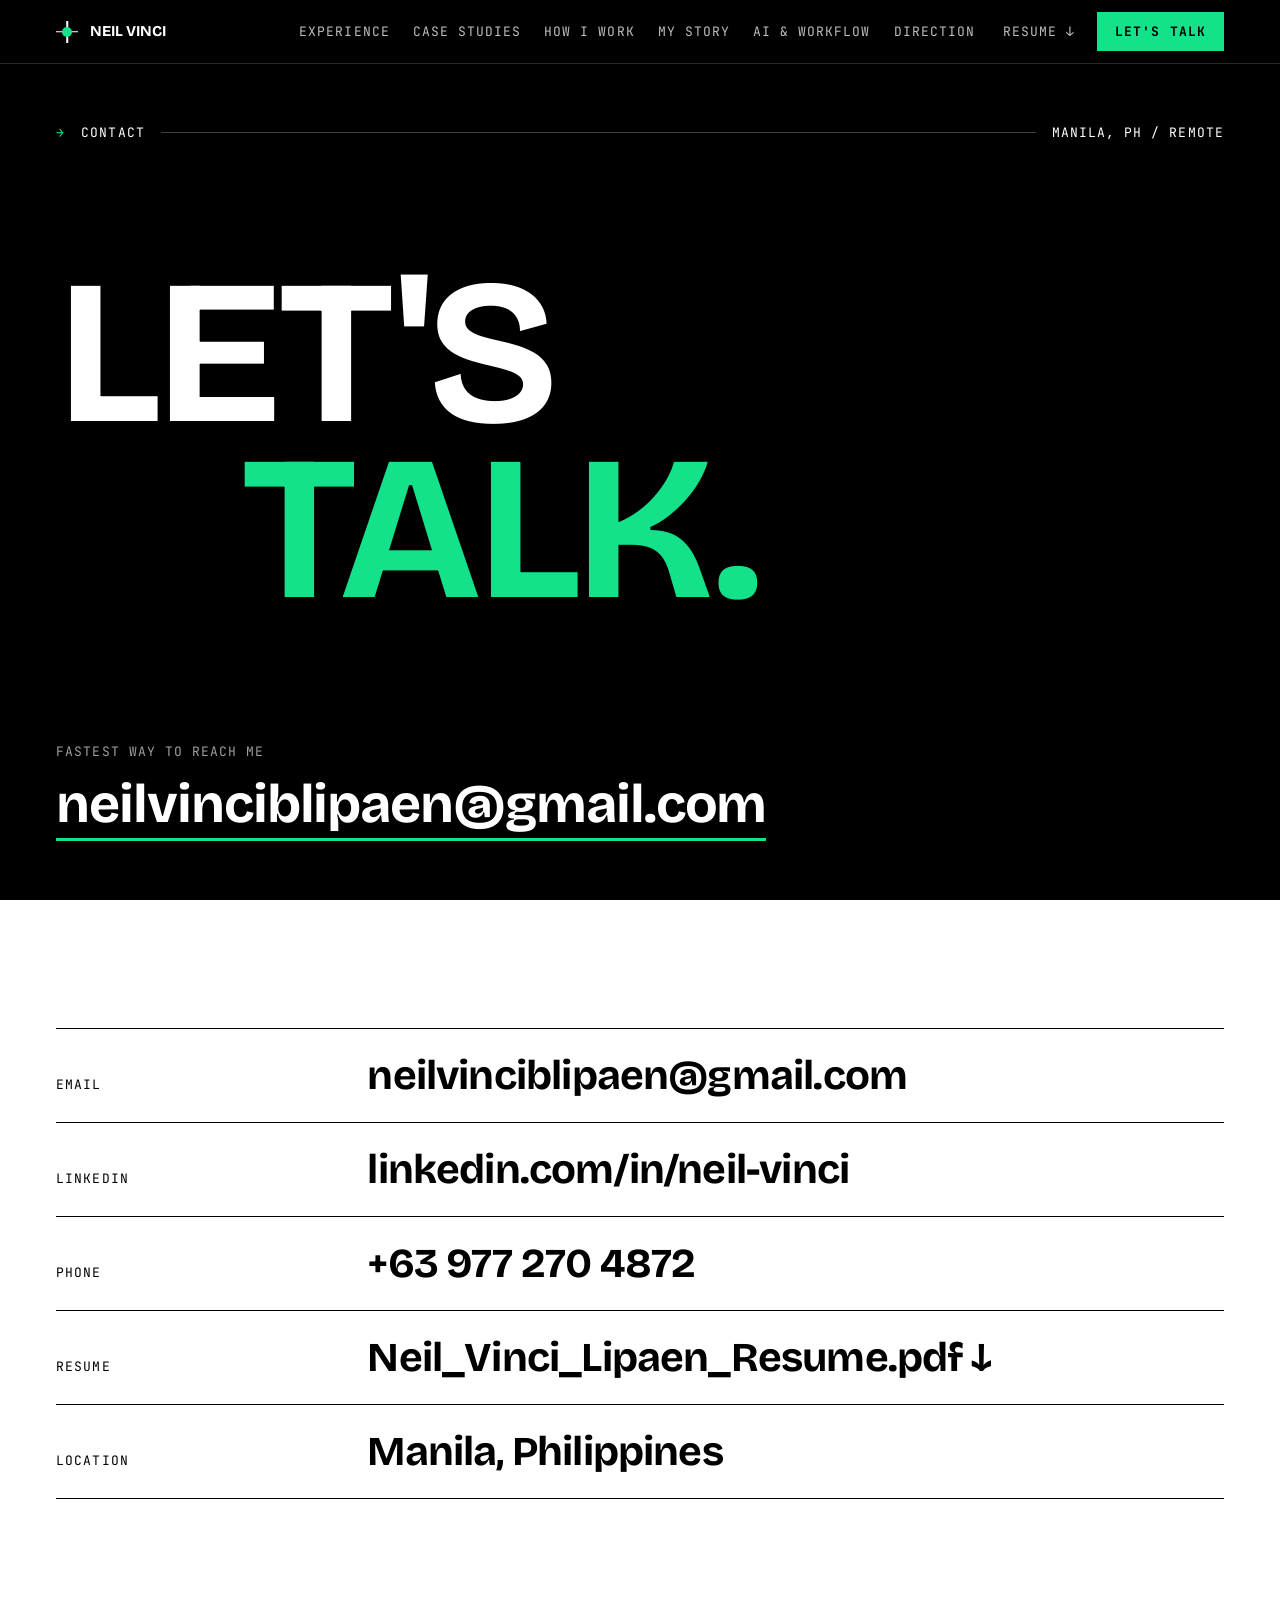
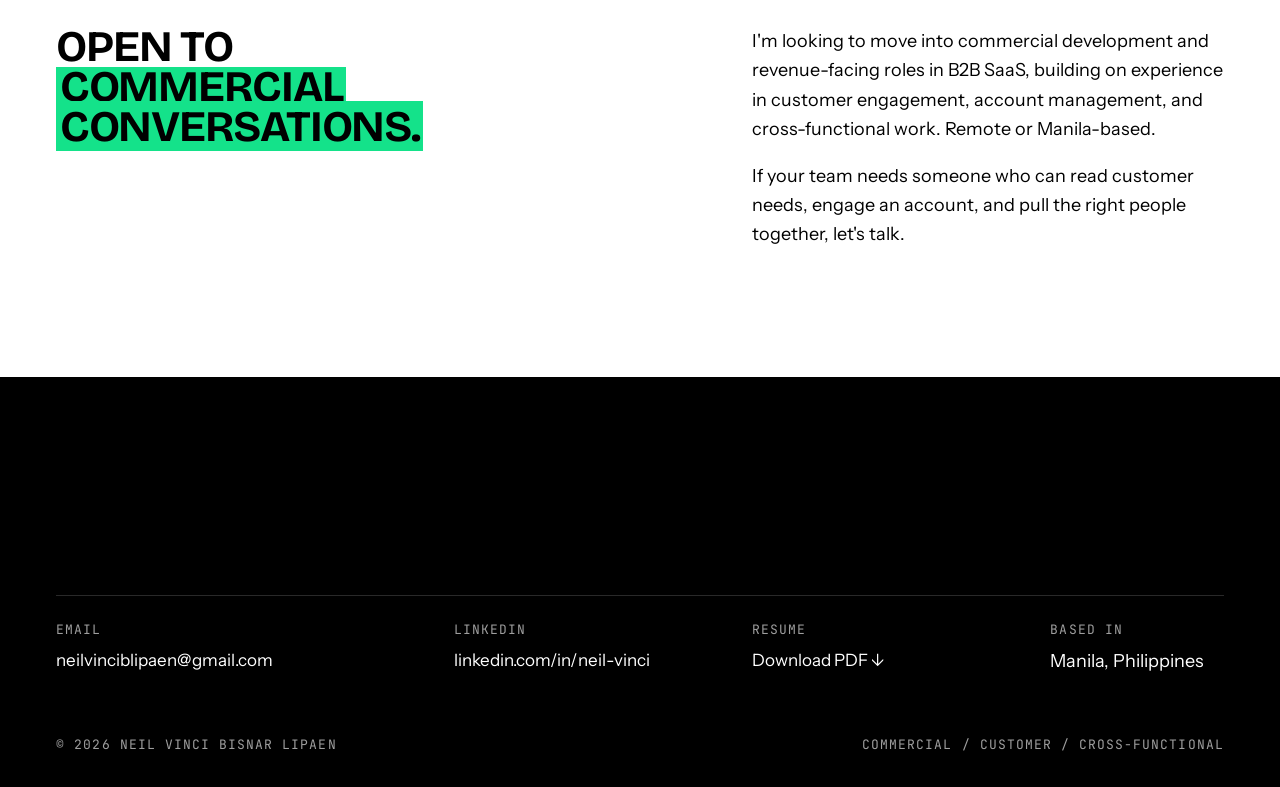
==== commit 20c5c08a: "Add files via upload" ====
--- a/contact.html
+++ b/contact.html
@@ -4,19 +4,20 @@
 <meta charset="UTF-8">
 <meta name="viewport" content="width=device-width, initial-scale=1">
 <title>Let's talk — Neil Vinci Lipaen</title>
-<meta name="description" content="Get in touch with Neil Vinci Lipaen, a Manila-based B2B SaaS customer-facing professional. Email, LinkedIn, phone, and resume.">
+<meta name="description" content="Get in touch with Neil Vinci Lipaen, a Manila-based B2B SaaS professional moving into commercial development. Email, LinkedIn, phone, and resume.">
 <link rel="canonical" href="https://neilvinci.com/contact.html">
 <meta name="theme-color" content="#000000">
 <meta property="og:type" content="website">
 <meta property="og:site_name" content="Neil Vinci Lipaen">
 <meta property="og:title" content="Let's talk — Neil Vinci Lipaen">
-<meta property="og:description" content="Get in touch with Neil Vinci Lipaen, a Manila-based B2B SaaS customer-facing professional. Email, LinkedIn, phone, and resume.">
+<meta property="og:description" content="Get in touch with Neil Vinci Lipaen, a Manila-based B2B SaaS professional moving into commercial development. Email, LinkedIn, phone, and resume.">
 <meta property="og:url" content="https://neilvinci.com/contact.html">
 <meta property="og:image" content="https://neilvinci.com/assets/img/og.png">
 <meta property="og:image:width" content="1200">
 <meta property="og:image:height" content="630">
 <meta name="twitter:card" content="summary_large_image">
 <link rel="icon" href="assets/img/favicon.svg" type="image/svg+xml">
+<link rel="preload" href="assets/fonts/BricolageGrotesque-Bold.ttf" as="font" type="font/ttf" crossorigin>
 <link rel="stylesheet" href="assets/style.css">
 </head>
 <body>
@@ -24,11 +25,12 @@
 <header class="nav">
   <a class="nav__brand" href="index.html" aria-label="Neil Vinci Lipaen, home"><span class="nav__node" aria-hidden="true"><i></i></span><span>Neil Vinci</span></a>
   <nav class="nav__links" aria-label="Primary">
-    <a href="index.html#story">My story</a>
-    <a href="experience.html">Experience</a>
-    <a href="index.html#cases">Case studies</a>
-    <a href="index.html#how">How I work</a>
-    <a href="index.html#next">What's next</a>
+    <a href="index.html#experience" data-spy="experience">Experience</a>
+    <a href="index.html#cases" data-spy="cases">Case studies</a>
+    <a href="index.html#how" data-spy="how">How I work</a>
+    <a href="index.html#story" data-spy="story">My story</a>
+    <a href="index.html#ai" data-spy="ai">AI &amp; workflow</a>
+    <a href="index.html#next" data-spy="next">Direction</a>
   </nav>
   <div class="nav__actions">
     <a class="nav__resume" href="assets/Neil_Vinci_Lipaen_Resume.pdf" download>Resume ↓</a>
@@ -38,11 +40,12 @@
 </header>
 <div class="menu" id="menu" hidden>
   <nav class="menu__links" aria-label="Mobile">
-    <a href="index.html#story"><span>01</span>My story</a>
-    <a href="experience.html"><span>02</span>Experience</a>
-    <a href="index.html#cases"><span>03</span>Case studies</a>
-    <a href="index.html#how"><span>04</span>How I work</a>
-    <a href="index.html#next"><span>05</span>What's next</a>
+    <a href="index.html#experience"><span>01</span>Experience</a>
+    <a href="index.html#cases"><span>02</span>Case studies</a>
+    <a href="index.html#how"><span>03</span>How I work</a>
+    <a href="index.html#story"><span>04</span>My story</a>
+    <a href="index.html#ai"><span>05</span>AI &amp; workflow</a>
+    <a href="index.html#next"><span>06</span>Direction</a>
   </nav>
   <div class="menu__foot">
     <a class="btn btn--signal" href="contact.html">Let's talk <span class="btn__arrow" aria-hidden="true">→</span></a>
@@ -77,12 +80,12 @@
   <section class="scene scene--white frame scene--flush-top" aria-labelledby="open-title">
     <div class="open-to grid">
       <h2 class="open-to__title display rl" id="open-title">
-        <span class="ln"><span style="--i:0">Open to the</span></span>
-        <span class="ln"><span style="--i:1"><span class="mark">intersection.</span></span></span>
+        <span class="ln"><span style="--i:0">Open to</span></span>
+        <span class="ln"><span style="--i:1"><span class="mark">commercial conversations.</span></span></span>
       </h2>
       <div class="open-to__body prose" data-reveal>
-        <p>I'm open to conversations across Customer Success, Account Management, commercial roles, Customer Operations, and AI-enabled workflow improvement. Remote or Manila-based.</p>
-        <p>I know the intersection. I work in it every day.</p>
+        <p>I'm looking to move into commercial development and revenue-facing roles in B2B SaaS, building on experience in customer engagement, account management, and cross-functional work. Remote or Manila-based.</p>
+        <p>If your team needs someone who can read customer needs, engage an account, and pull the right people together, let's talk.</p>
       </div>
     </div>
   </section>
@@ -91,11 +94,11 @@
 <footer class="foot">
   <div class="foot__grid grid">
     <div class="foot__col"><span class="meta">Email</span><a href="mailto:neilvinciblipaen@gmail.com">neilvinciblipaen@gmail.com</a></div>
-    <div class="foot__col"><span class="meta">LinkedIn</span><a href="https://linkedin.com/in/neil-vinci/" target="_blank" rel="noopener">linkedin.com/in/neil-vinci</a></div>
+    <div class="foot__col"><span class="meta">LinkedIn</span><a href="https://linkedin.com/in/neil-vinci/" target="_blank" rel="noopener">linkedin.com/in/neil-vinci<span class="sr-only"> (opens in a new tab)</span></a></div>
     <div class="foot__col"><span class="meta">Resume</span><a href="assets/Neil_Vinci_Lipaen_Resume.pdf" download>Download PDF ↓</a></div>
     <div class="foot__col"><span class="meta">Based in</span><span>Manila, Philippines</span></div>
   </div>
-  <div class="foot__base meta"><span>© 2026 Neil Vinci Bisnar Lipaen</span><span>Customers / Business / Technology</span></div>
+  <div class="foot__base meta"><span>© 2026 Neil Vinci Bisnar Lipaen</span><span>Commercial / Customer / Cross-functional</span></div>
 </footer>
 <script src="assets/main.js" defer></script>
 </body>
